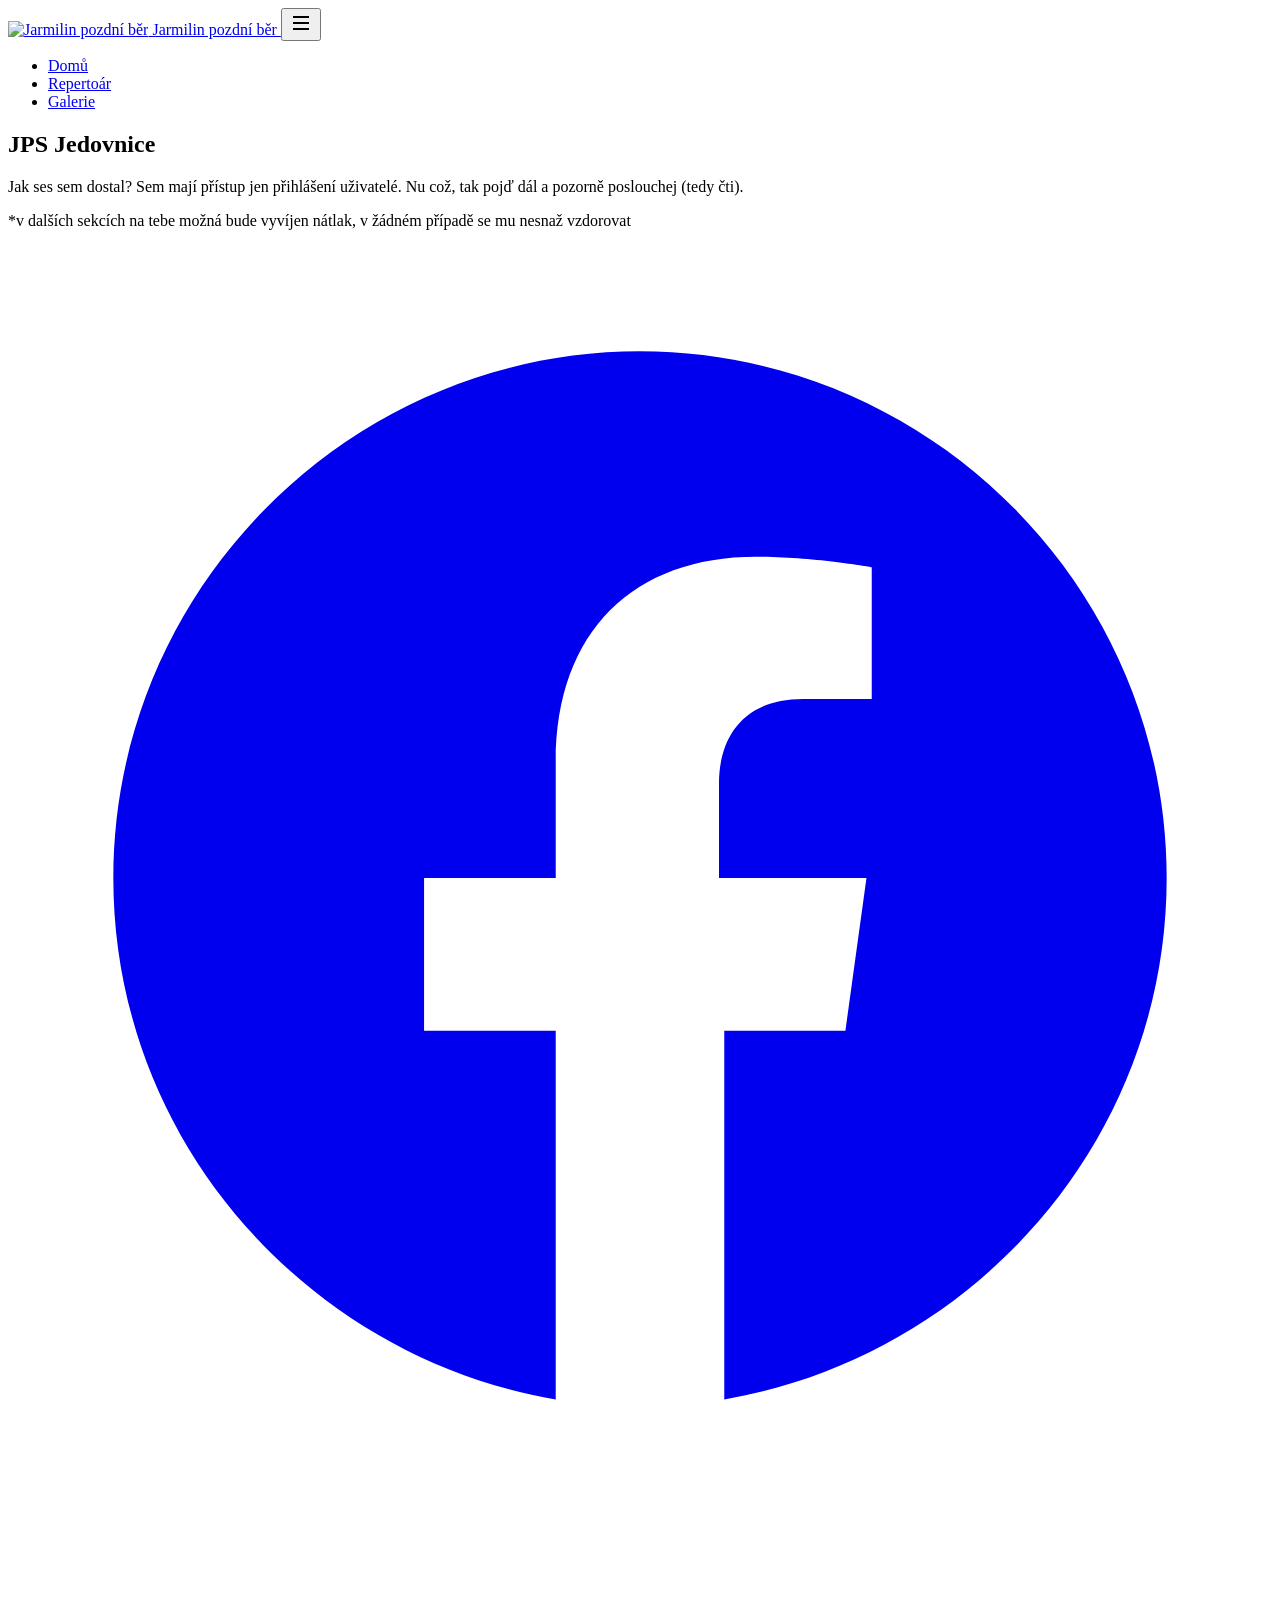
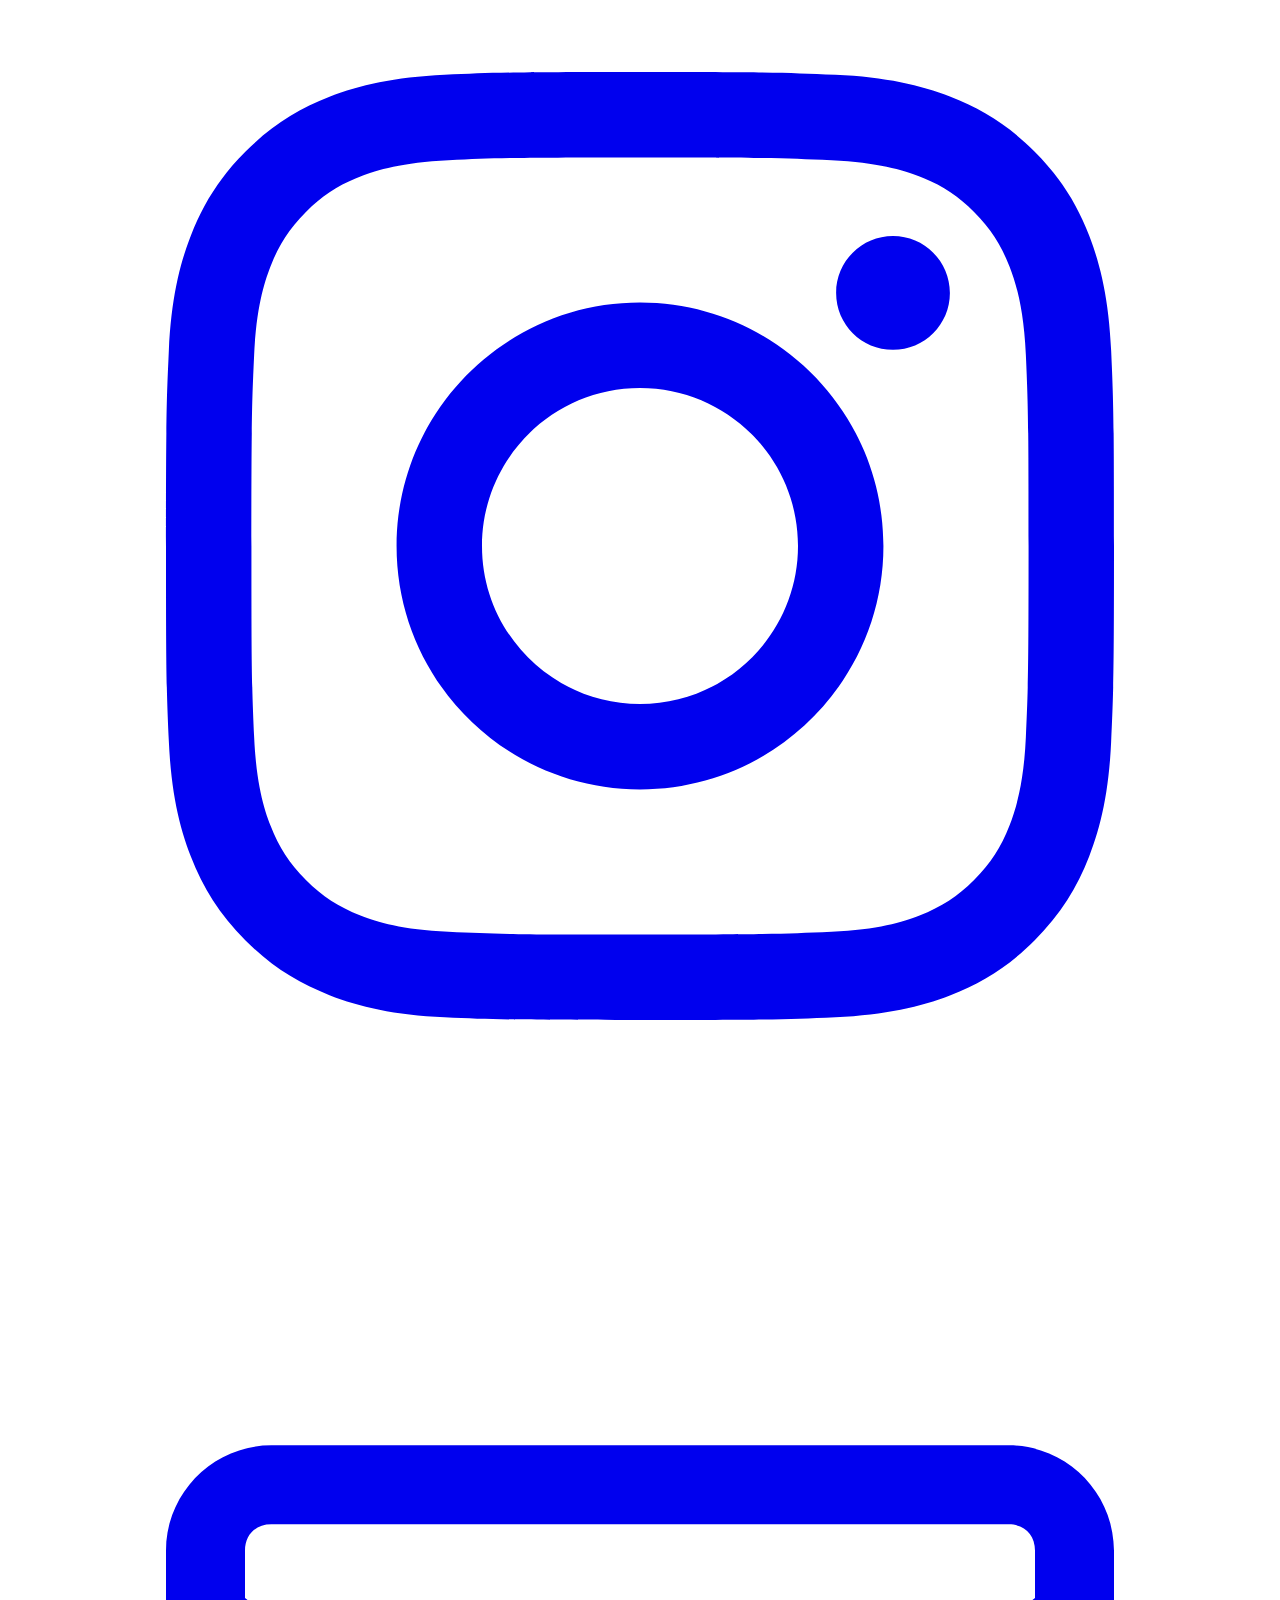
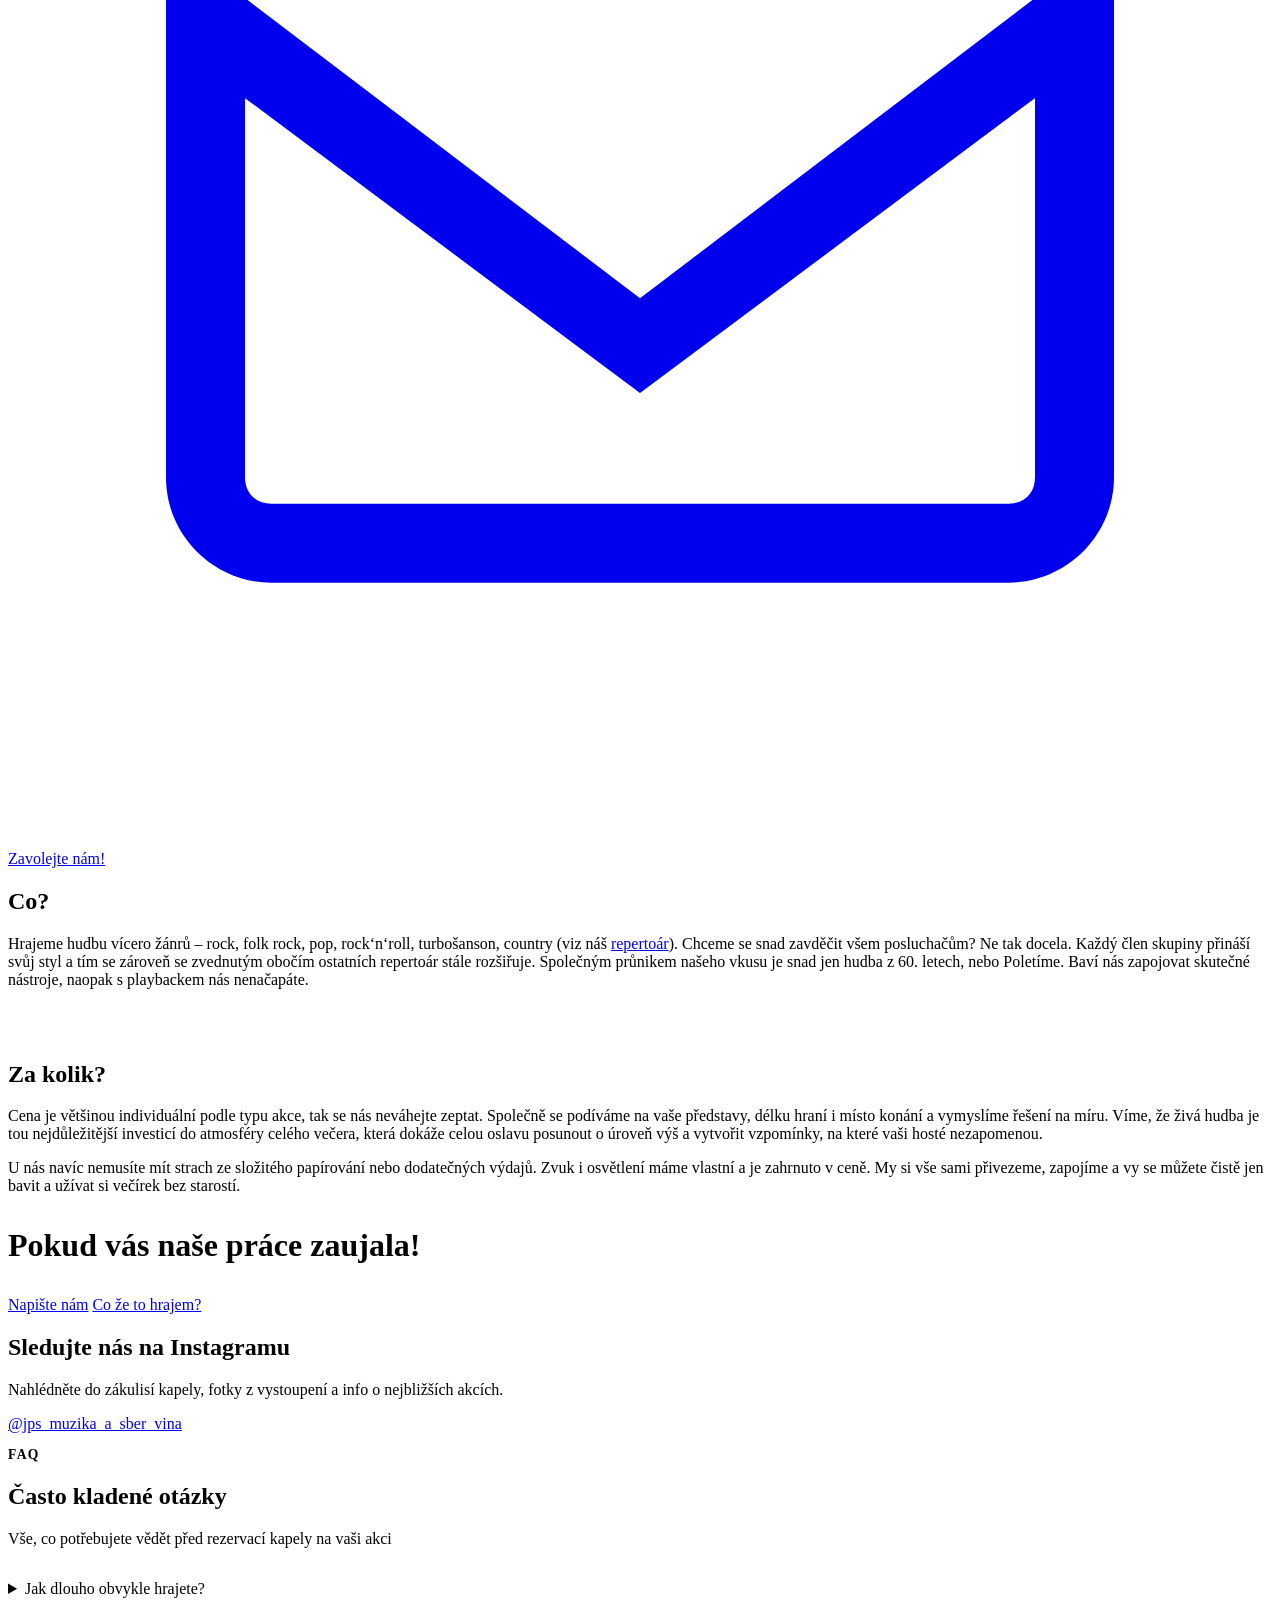
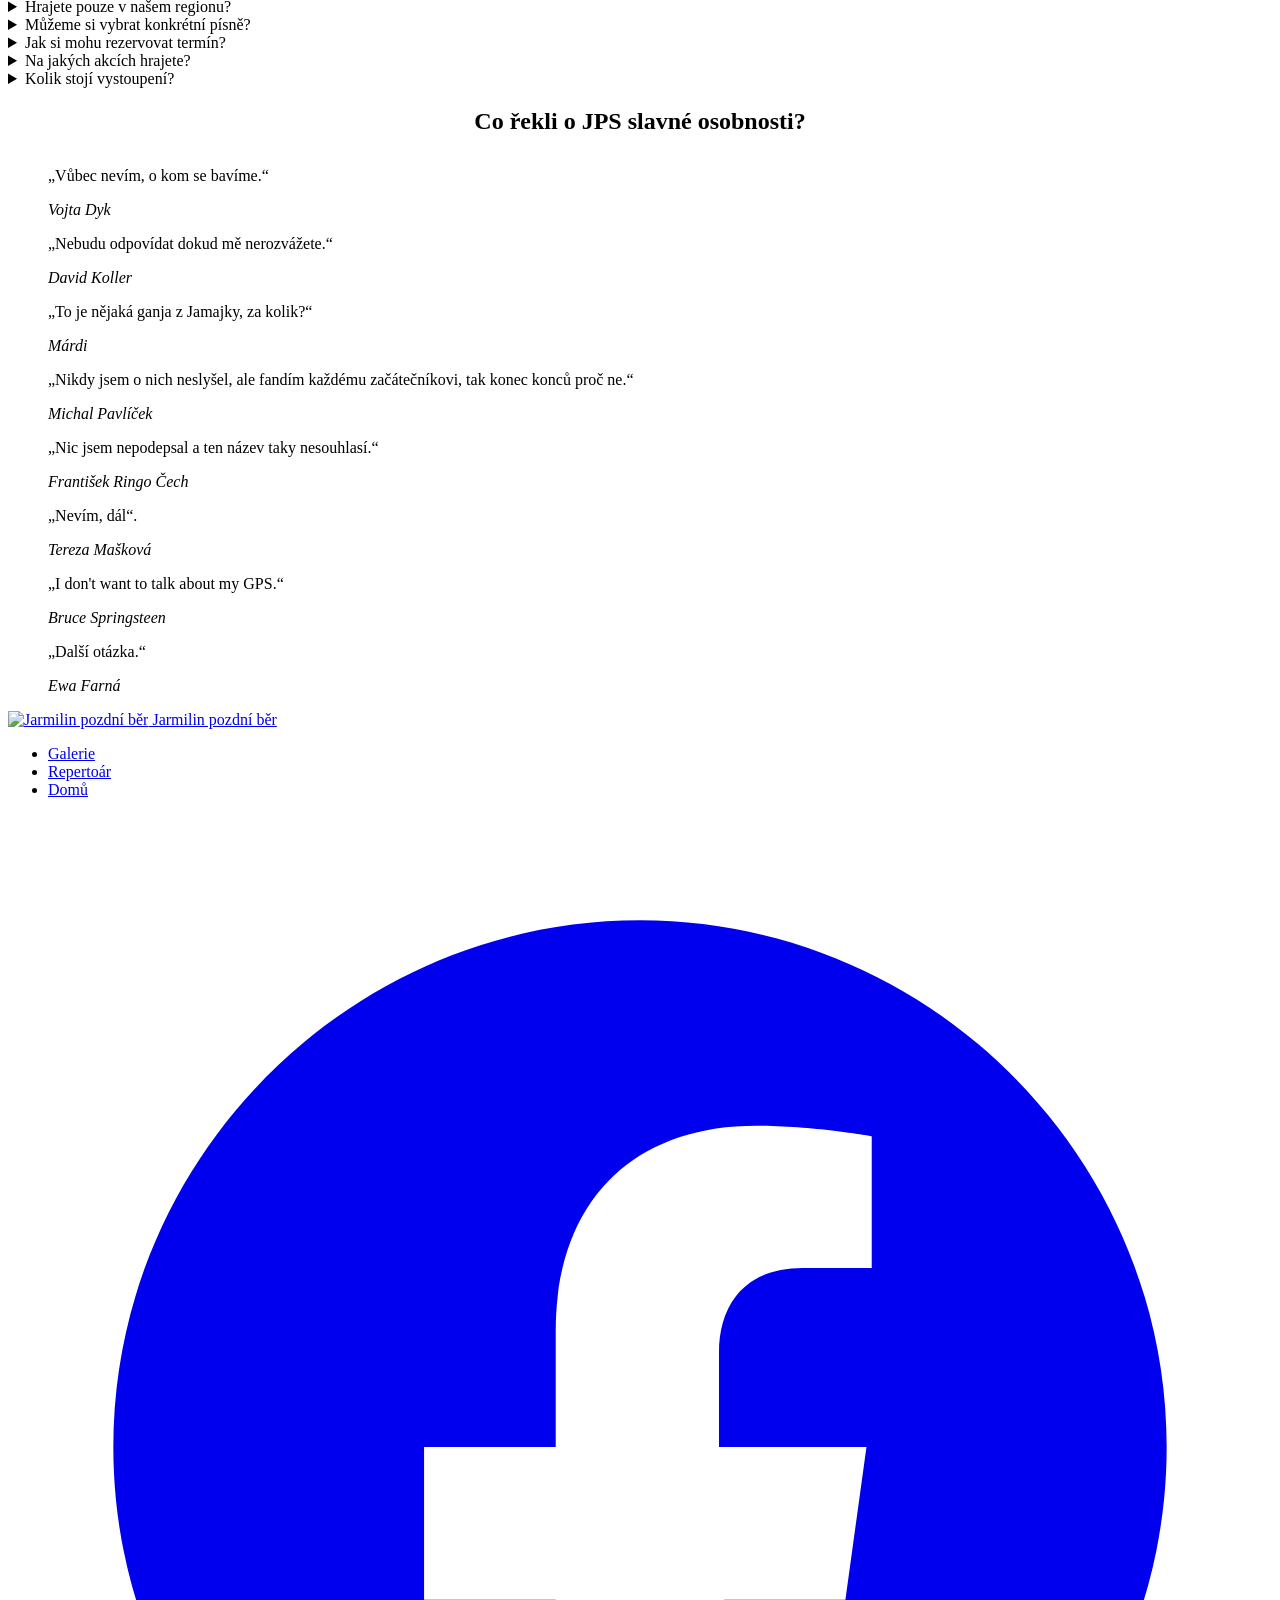
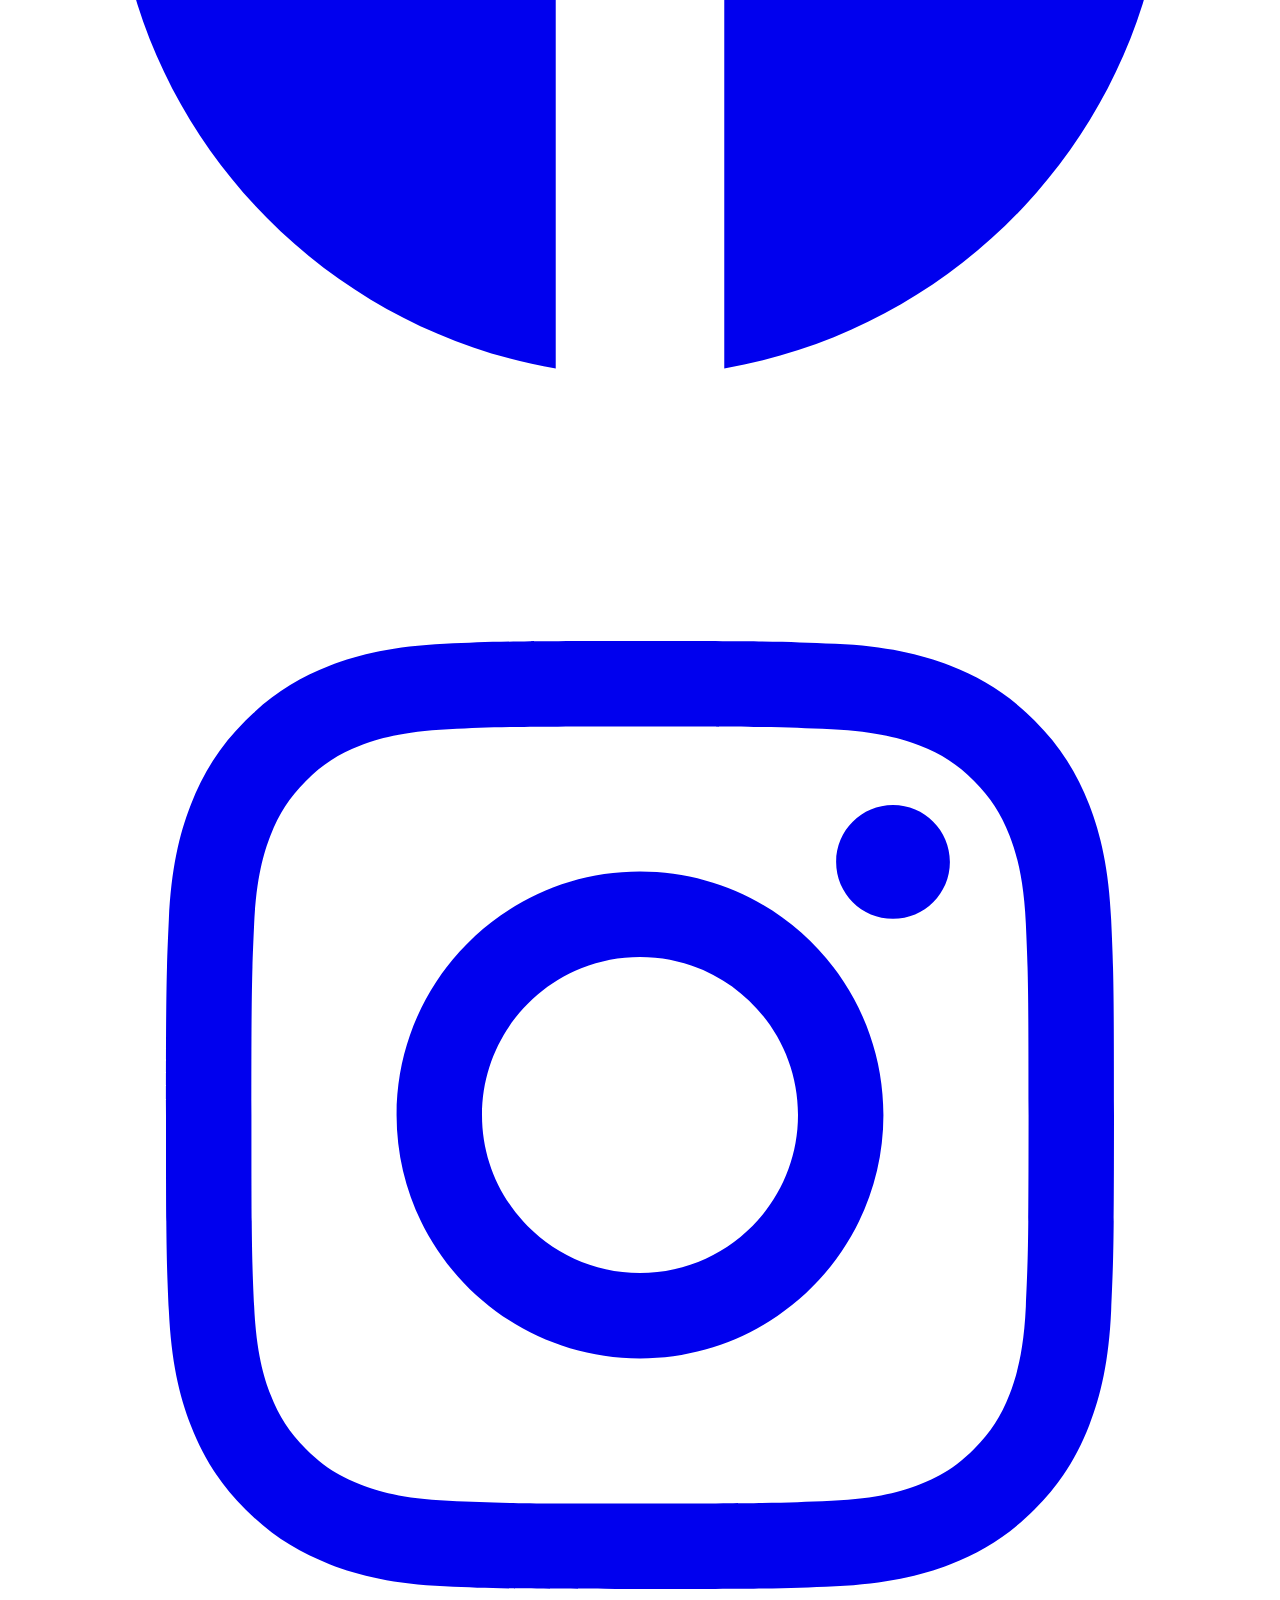
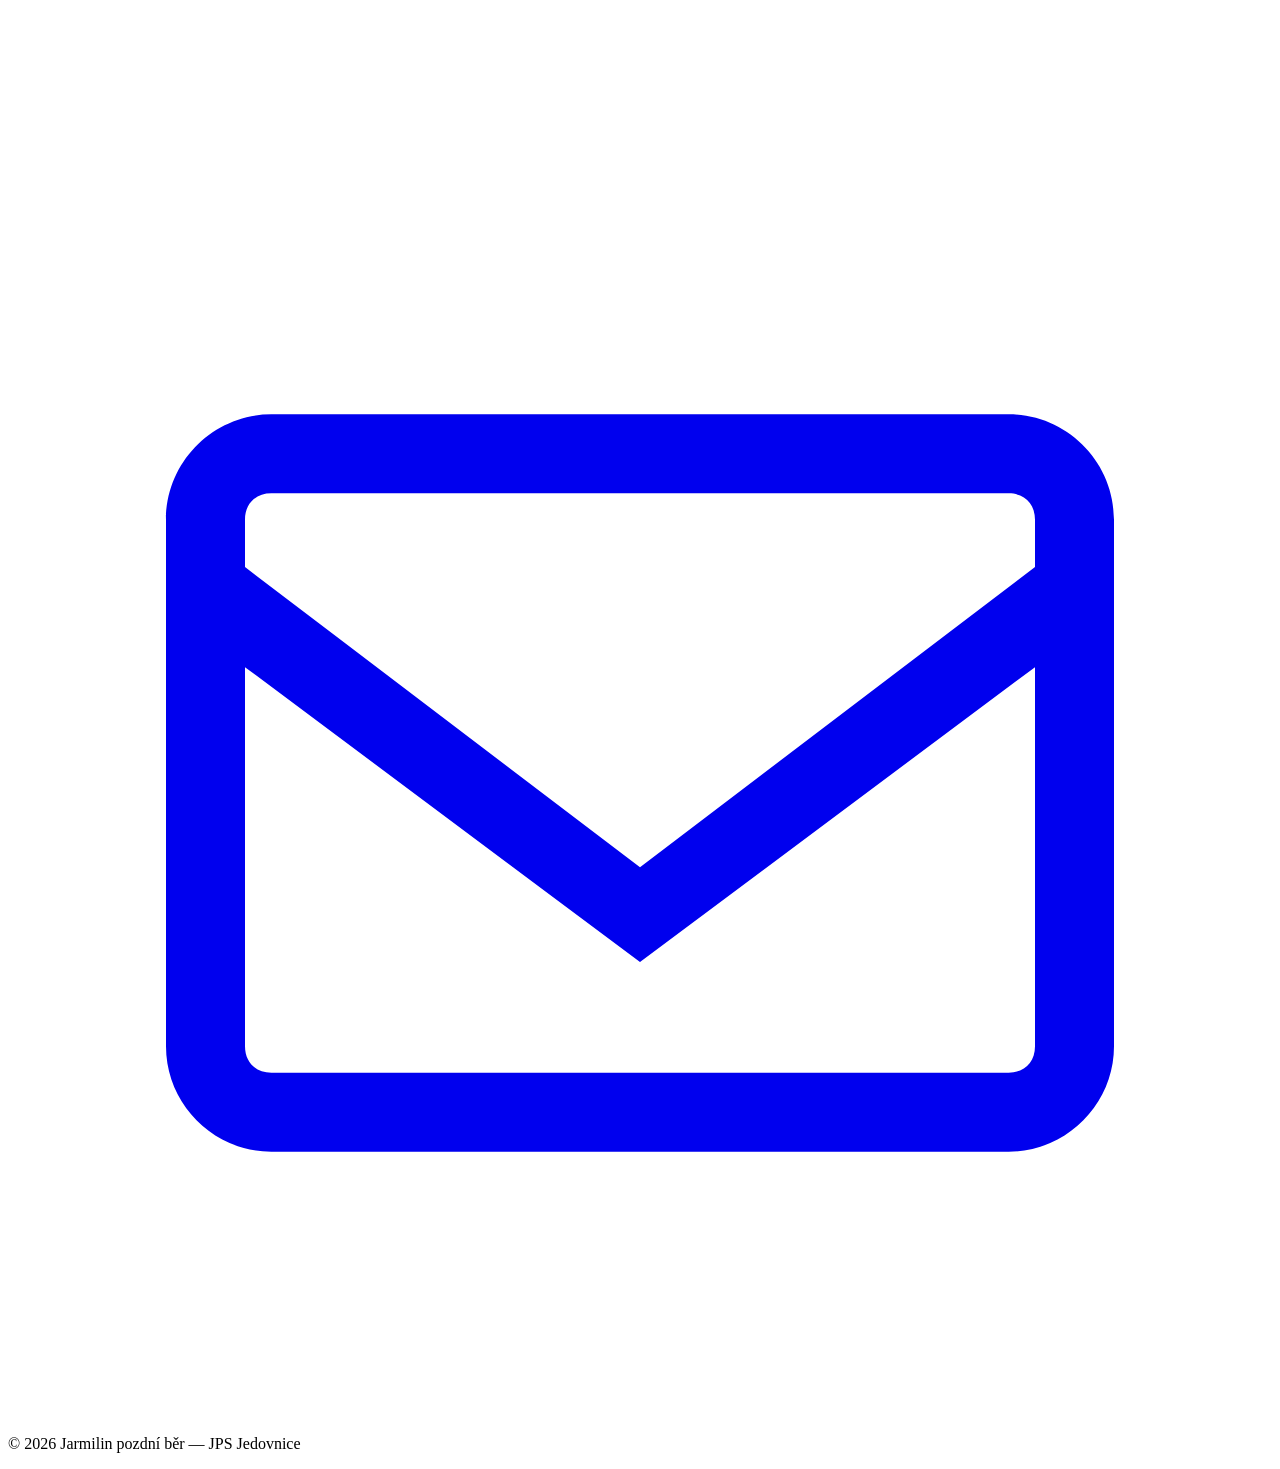
==== index.html @ ee59dadc "Add files via upload" ====
<!DOCTYPE html>
<html lang="cs">
<head>
<meta charset="UTF-8">
<meta name="viewport" content="width=device-width, initial-scale=1">
<title>JPS Jedovnice - živá hudba na svatby a oslavy</title>
<meta name="description" content="Hledáte kapelu na vaši svatbu či oslavu? JPS vám zahraje cokoliv od rocku po turbošanson a nudit se rozhodně nebudete. Ozvěte se nám!">
<link rel="icon" href="assets/img/logo.png">
<link rel="preconnect" href="https://fonts.googleapis.com">
<link href="https://fonts.googleapis.com/css2?family=Inter:wght@400;600;700&display=swap" rel="stylesheet">
<link rel="stylesheet" href="assets/css/style.css">
</head>
<body>

<header class="site-header">
  <div class="container">
    <a class="brand" href="index.html">
      <img src="assets/img/logo.png" alt="Jarmilin pozdní běr">
      Jarmilin pozdní běr
    </a>
    <button class="nav-toggle" aria-label="Otevřít menu" aria-expanded="false">
      <svg width="24" height="24" viewBox="0 0 24 24" fill="none" stroke="currentColor" stroke-width="2"><path d="M4 6h16M4 12h16M4 18h16"/></svg>
    </button>
    <nav class="main-nav">
      <ul>
        <li><a href="index.html" aria-current="page">Domů</a></li>
        <li><a href="repertoar.html">Repertoár</a></li>
        <li><a href="galerie.html">Galerie</a></li>
      </ul>
    </nav>
  </div>
</header>

<section class="hero">
  <div class="container">
    <h1>JPS Jedovnice</h1>
    <p>Jak ses sem dostal? Sem mají přístup jen přihlášení uživatelé. Nu což, tak pojď dál a pozorně poslouchej (tedy čti).</p>
    <p>*v dalších sekcích na tebe možná bude vyvíjen nátlak, v žádném případě se mu nesnaž vzdorovat</p>
    <div class="hero-socials">
      <a href="https://www.facebook.com/JPSJedovnice/" aria-label="Facebook"><svg viewBox="0 0 24 24" fill="currentColor"><path d="M12 2C6.5 2 2 6.5 2 12c0 5 3.7 9.1 8.4 9.9v-7H7.9V12h2.5V9.8c0-2.5 1.5-3.9 3.8-3.9 1.1 0 2.2.2 2.2.2v2.5h-1.3c-1.2 0-1.6.8-1.6 1.6V12h2.8l-.4 2.9h-2.3v7C18.3 21.1 22 17 22 12c0-5.5-4.5-10-10-10z"/></svg></a>
      <a href="https://www.instagram.com/jps_muzika_a_sber_vina/" aria-label="Instagram"><svg viewBox="0 0 24 24" fill="currentColor"><path d="M12,4.622c2.403,0,2.688,0.009,3.637,0.052c0.877,0.04,1.354,0.187,1.671,0.31c0.42,0.163,0.72,0.358,1.035,0.673 c0.315,0.315,0.51,0.615,0.673,1.035c0.123,0.317,0.27,0.794,0.31,1.671c0.043,0.949,0.052,1.234,0.052,3.637 s-0.009,2.688-0.052,3.637c-0.04,0.877-0.187,1.354-0.31,1.671c-0.163,0.42-0.358,0.72-0.673,1.035 c-0.315,0.315-0.615,0.51-1.035,0.673c-0.317,0.123-0.794,0.27-1.671,0.31c-0.949,0.043-1.233,0.052-3.637,0.052 s-2.688-0.009-3.637-0.052c-0.877-0.04-1.354-0.187-1.671-0.31c-0.42-0.163-0.72-0.358-1.035-0.673 c-0.315-0.315-0.51-0.615-0.673-1.035c-0.123-0.317-0.27-0.794-0.31-1.671C4.631,14.688,4.622,14.403,4.622,12 s0.009-2.688,0.052-3.637c0.04-0.877,0.187-1.354,0.31-1.671c0.163-0.42,0.358-0.72,0.673-1.035 c0.315-0.315,0.615-0.51,1.035-0.673c0.317-0.123,0.794-0.27,1.671-0.31C9.312,4.631,9.597,4.622,12,4.622 M12,3 C9.556,3,9.249,3.01,8.289,3.054C7.331,3.098,6.677,3.25,6.105,3.472C5.513,3.702,5.011,4.01,4.511,4.511 c-0.5,0.5-0.808,1.002-1.038,1.594C3.25,6.677,3.098,7.331,3.054,8.289C3.01,9.249,3,9.556,3,12c0,2.444,0.01,2.751,0.054,3.711 c0.044,0.958,0.196,1.612,0.418,2.185c0.23,0.592,0.538,1.094,1.038,1.594c0.5,0.5,1.002,0.808,1.594,1.038 c0.572,0.222,1.227,0.375,2.185,0.418C9.249,20.99,9.556,21,12,21s2.751-0.01,3.711-0.054c0.958-0.044,1.612-0.196,2.185-0.418 c0.592-0.23,1.094-0.538,1.594-1.038c0.5-0.5,0.808-1.002,1.038-1.594c0.222-0.572,0.375-1.227,0.418-2.185 C20.99,14.751,21,14.444,21,12s-0.01-2.751-0.054-3.711c-0.044-0.958-0.196-1.612-0.418-2.185c-0.23-0.592-0.538-1.094-1.038-1.594 c-0.5-0.5-1.002-0.808-1.594-1.038c-0.572-0.222-1.227-0.375-2.185-0.418C14.751,3.01,14.444,3,12,3L12,3z M12,7.378 c-2.552,0-4.622,2.069-4.622,4.622S9.448,16.622,12,16.622s4.622-2.069,4.622-4.622S14.552,7.378,12,7.378z M12,15 c-1.657,0-3-1.343-3-3s1.343-3,3-3s3,1.343,3,3S13.657,15,12,15z M16.804,6.116c-0.596,0-1.08,0.484-1.08,1.08 s0.484,1.08,1.08,1.08c0.596,0,1.08-0.484,1.08-1.08S17.401,6.116,16.804,6.116z"/></svg></a>
      <a href="mailto:zukada@post.cz" aria-label="E-mail"><svg viewBox="0 0 24 24" fill="currentColor"><path d="M19,5H5c-1.1,0-2,.9-2,2v10c0,1.1.9,2,2,2h14c1.1,0,2-.9,2-2V7c0-1.1-.9-2-2-2zm.5,12c0,.3-.2.5-.5.5H5c-.3,0-.5-.2-.5-.5V9.8l7.5,5.6,7.5-5.6V17zm0-9.1L12,13.6,4.5,7.9V7c0-.3.2-.5.5-.5h14c.3,0,.5.2.5.5v.9z"/></svg></a>
    </div>
    <div class="btn-row" style="justify-content:center">
      <a class="btn btn-ghost" href="tel:+420735084214">Zavolejte nám!</a>
    </div>
  </div>
</section>

<section>
  <div class="container two-col reverse">
    <div>
      <h2 class="section-heading">Co?</h2>
      <p>Hrajeme hudbu vícero žánrů – rock, folk rock, pop, rock‘n‘roll, turbošanson, country (viz náš <a href="repertoar.html">repertoár</a>). Chceme se snad zavděčit všem posluchačům? Ne tak docela. Každý člen skupiny přináší svůj styl a tím se zároveň se zvednutým obočím ostatních repertoár stále rozšiřuje. Společným průnikem našeho vkusu je snad jen hudba z 60. letech, nebo Poletíme. Baví nás zapojovat skutečné nástroje, naopak s playbackem nás nenačapáte.</p>
    </div>
    <div class="photo-grid">
      <img src="assets/img/co-1.jpg" alt="">
      <img src="assets/img/co-2.jpg" alt="">
      <img class="tall" src="assets/img/co-3.jpg" alt="">
      <img class="tall" src="assets/img/co-4.jpg" alt="">
    </div>
  </div>
</section>

<section class="section-alt">
  <div class="container two-col">
    <div class="photo-grid">
      <img src="assets/img/za-kolik-1.jpg" alt="">
      <img src="assets/img/za-kolik-2.jpg" alt="">
      <img class="tall" src="assets/img/za-kolik-3.jpg" alt="">
      <img class="tall" src="assets/img/za-kolik-4.jpg" alt="">
    </div>
    <div>
      <h2 class="section-heading">Za kolik?</h2>
      <p>Cena je většinou individuální podle typu akce, tak se nás neváhejte zeptat. Společně se podíváme na vaše představy, délku hraní i místo konání a vymyslíme řešení na míru. Víme, že živá hudba je tou nejdůležitější investicí do atmosféry celého večera, která dokáže celou oslavu posunout o úroveň výš a vytvořit vzpomínky, na které vaši hosté nezapomenou.</p>
      <p>U nás navíc nemusíte mít strach ze složitého papírování nebo dodatečných výdajů. Zvuk i osvětlení máme vlastní a je zahrnuto v ceně. My si vše sami přivezeme, zapojíme a vy se můžete čistě jen bavit a užívat si večírek bez starostí.</p>
    </div>
  </div>
</section>

<section class="text-center">
  <div class="container">
    <h3 style="font-size:clamp(1.4rem,3vw,2rem)">Pokud vás naše práce zaujala!</h3>
    <div class="btn-row" style="justify-content:center;margin-top:20px">
      <a class="btn btn-fill" href="mailto:zukada@post.cz">Napište nám</a>
      <a class="btn btn-outline" href="repertoar.html">Co že to hrajem?</a>
    </div>
  </div>
</section>

<section class="section-alt">
  <div class="container text-center">
    <h2>Sledujte nás na Instagramu</h2>
    <p class="lede">Nahlédněte do zákulisí kapely, fotky z vystoupení a info o nejbližších akcích.</p>
    <a class="btn btn-outline" href="https://www.instagram.com/jps_muzika_a_sber_vina/">@jps_muzika_a_sber_vina</a>
  </div>
</section>

<section>
  <div class="container text-center">
    <p style="color:var(--color-blue);text-transform:uppercase;letter-spacing:.1em;font-weight:700;font-size:.85rem">faq</p>
    <h2>Často kladené otázky</h2>
    <p class="lede">Vše, co potřebujete vědět před rezervací kapely na vaši akci</p>
    <div class="faq-grid" style="text-align:left;margin-top:32px">
      <details>
        <summary>Jak dlouho obvykle hrajete?</summary>
        <p>Délku vystoupení vždy přizpůsobujeme konkrétní akci. Nejčastěji hrajeme několik bloků během celého večera.</p>
      </details>
      <details>
        <summary>Hrajete pouze v našem regionu?</summary>
        <p>Ne. Po domluvě rádi přijedeme i do jiných částí České republiky.</p>
      </details>
      <details>
        <summary>Můžeme si vybrat konkrétní písně?</summary>
        <p>Ano, pokud jsou součástí našeho repertoáru. U svateb a soukromých akcí se vždy snažíme vyjít vstříc individuálním přáním.</p>
      </details>
      <details>
        <summary>Jak si mohu rezervovat termín?</summary>
        <p>Stačí nás kontaktovat prostřednictvím e-mailu. Po ověření dostupnosti se s vámi spojíme a domluvíme všechny detaily.</p>
      </details>
      <details>
        <summary>Na jakých akcích hrajete?</summary>
        <p>Hrajeme na svatbách, firemních akcích, festivalech, rodinných oslavách, městských slavnostech i soukromých večírcích.</p>
      </details>
      <details>
        <summary>Kolik stojí vystoupení?</summary>
        <p>Cena se odvíjí od typu akce, délky vystoupení a místa konání. Kontaktujte nás a rádi vám připravíme individuální nabídku.</p>
      </details>
    </div>
  </div>
</section>

<section class="section-alt">
  <div class="container">
    <h2 style="text-align:center">Co řekli o JPS slavné osobnosti?</h2>
    <div class="quote-grid" style="margin-top:32px">
      <blockquote><p>„Vůbec nevím, o kom se bavíme.“</p><cite>Vojta Dyk</cite></blockquote>
      <blockquote><p>„Nebudu odpovídat dokud mě nerozvážete.“</p><cite>David Koller</cite></blockquote>
      <blockquote><p>„To je nějaká ganja z Jamajky, za kolik?“</p><cite>Márdi</cite></blockquote>
      <blockquote><p>„Nikdy jsem o nich neslyšel, ale fandím každému začátečníkovi, tak konec konců proč ne.“</p><cite>Michal Pavlíček</cite></blockquote>
      <blockquote><p>„Nic jsem nepodepsal a ten název taky nesouhlasí.“</p><cite>František Ringo Čech</cite></blockquote>
      <blockquote><p>„Nevím, dál“.</p><cite>Tereza Mašková</cite></blockquote>
      <blockquote><p>„I don't want to talk about my GPS.“</p><cite>Bruce Springsteen</cite></blockquote>
      <blockquote><p>„Další otázka.“</p><cite>Ewa Farná</cite></blockquote>
    </div>
  </div>
</section>

<footer class="site-footer">
  <div class="container footer-grid">
    <div>
      <a class="brand" href="index.html">
        <img src="assets/img/logo.png" alt="Jarmilin pozdní běr">
        Jarmilin pozdní běr
      </a>
    </div>
    <nav>
      <ul>
        <li><a href="galerie.html">Galerie</a></li>
        <li><a href="repertoar.html">Repertoár</a></li>
        <li><a href="index.html">Domů</a></li>
      </ul>
    </nav>
    <div class="footer-socials">
      <a href="https://www.facebook.com/JPSJedovnice/" aria-label="Facebook"><svg viewBox="0 0 24 24" fill="currentColor"><path d="M12 2C6.5 2 2 6.5 2 12c0 5 3.7 9.1 8.4 9.9v-7H7.9V12h2.5V9.8c0-2.5 1.5-3.9 3.8-3.9 1.1 0 2.2.2 2.2.2v2.5h-1.3c-1.2 0-1.6.8-1.6 1.6V12h2.8l-.4 2.9h-2.3v7C18.3 21.1 22 17 22 12c0-5.5-4.5-10-10-10z"/></svg></a>
      <a href="https://www.instagram.com/jps_muzika_a_sber_vina/" aria-label="Instagram"><svg viewBox="0 0 24 24" fill="currentColor"><path d="M12,4.622c2.403,0,2.688,0.009,3.637,0.052c0.877,0.04,1.354,0.187,1.671,0.31c0.42,0.163,0.72,0.358,1.035,0.673 c0.315,0.315,0.51,0.615,0.673,1.035c0.123,0.317,0.27,0.794,0.31,1.671c0.043,0.949,0.052,1.234,0.052,3.637 s-0.009,2.688-0.052,3.637c-0.04,0.877-0.187,1.354-0.31,1.671c-0.163,0.42-0.358,0.72-0.673,1.035 c-0.315,0.315-0.615,0.51-1.035,0.673c-0.317,0.123-0.794,0.27-1.671,0.31c-0.949,0.043-1.233,0.052-3.637,0.052 s-2.688-0.009-3.637-0.052c-0.877-0.04-1.354-0.187-1.671-0.31c-0.42-0.163-0.72-0.358-1.035-0.673 c-0.315-0.315-0.51-0.615-0.673-1.035c-0.123-0.317-0.27-0.794-0.31-1.671C4.631,14.688,4.622,14.403,4.622,12 s0.009-2.688,0.052-3.637c0.04-0.877,0.187-1.354,0.31-1.671c0.163-0.42,0.358-0.72,0.673-1.035 c0.315-0.315,0.615-0.51,1.035-0.673c0.317-0.123,0.794-0.27,1.671-0.31C9.312,4.631,9.597,4.622,12,4.622 M12,3 C9.556,3,9.249,3.01,8.289,3.054C7.331,3.098,6.677,3.25,6.105,3.472C5.513,3.702,5.011,4.01,4.511,4.511 c-0.5,0.5-0.808,1.002-1.038,1.594C3.25,6.677,3.098,7.331,3.054,8.289C3.01,9.249,3,9.556,3,12c0,2.444,0.01,2.751,0.054,3.711 c0.044,0.958,0.196,1.612,0.418,2.185c0.23,0.592,0.538,1.094,1.038,1.594c0.5,0.5,1.002,0.808,1.594,1.038 c0.572,0.222,1.227,0.375,2.185,0.418C9.249,20.99,9.556,21,12,21s2.751-0.01,3.711-0.054c0.958-0.044,1.612-0.196,2.185-0.418 c0.592-0.23,1.094-0.538,1.594-1.038c0.5-0.5,0.808-1.002,1.038-1.594c0.222-0.572,0.375-1.227,0.418-2.185 C20.99,14.751,21,14.444,21,12s-0.01-2.751-0.054-3.711c-0.044-0.958-0.196-1.612-0.418-2.185c-0.23-0.592-0.538-1.094-1.038-1.594 c-0.5-0.5-1.002-0.808-1.594-1.038c-0.572-0.222-1.227-0.375-2.185-0.418C14.751,3.01,14.444,3,12,3L12,3z M12,7.378 c-2.552,0-4.622,2.069-4.622,4.622S9.448,16.622,12,16.622s4.622-2.069,4.622-4.622S14.552,7.378,12,7.378z M12,15 c-1.657,0-3-1.343-3-3s1.343-3,3-3s3,1.343,3,3S13.657,15,12,15z M16.804,6.116c-0.596,0-1.08,0.484-1.08,1.08 s0.484,1.08,1.08,1.08c0.596,0,1.08-0.484,1.08-1.08S17.401,6.116,16.804,6.116z"/></svg></a>
      <a href="mailto:zukada@post.cz" aria-label="E-mail"><svg viewBox="0 0 24 24" fill="currentColor"><path d="M19,5H5c-1.1,0-2,.9-2,2v10c0,1.1.9,2,2,2h14c1.1,0,2-.9,2-2V7c0-1.1-.9-2-2-2zm.5,12c0,.3-.2.5-.5.5H5c-.3,0-.5-.2-.5-.5V9.8l7.5,5.6,7.5-5.6V17zm0-9.1L12,13.6,4.5,7.9V7c0-.3.2-.5.5-.5h14c.3,0,.5.2.5.5v.9z"/></svg></a>
    </div>
  </div>
  <p class="footer-note">© 2026 Jarmilin pozdní běr — JPS Jedovnice</p>
</footer>

<script src="assets/js/main.js"></script>
</body>
</html>
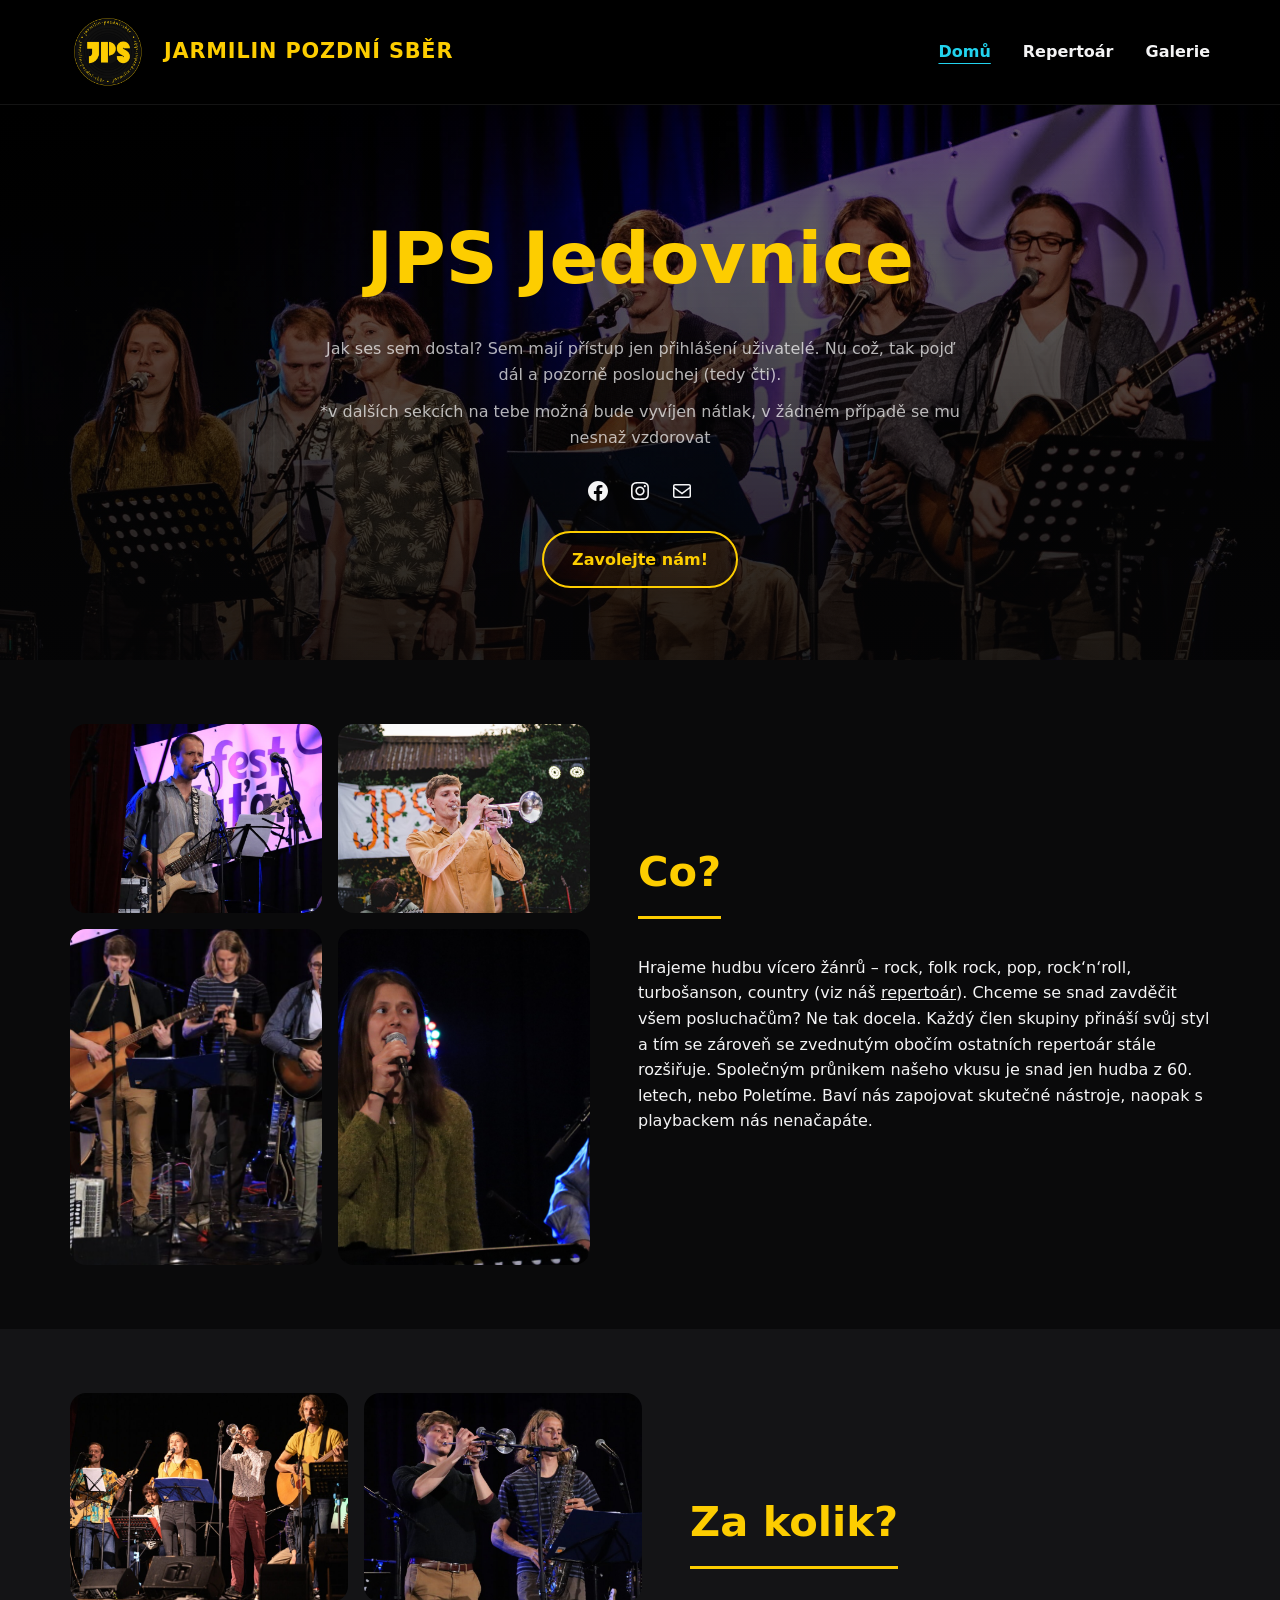
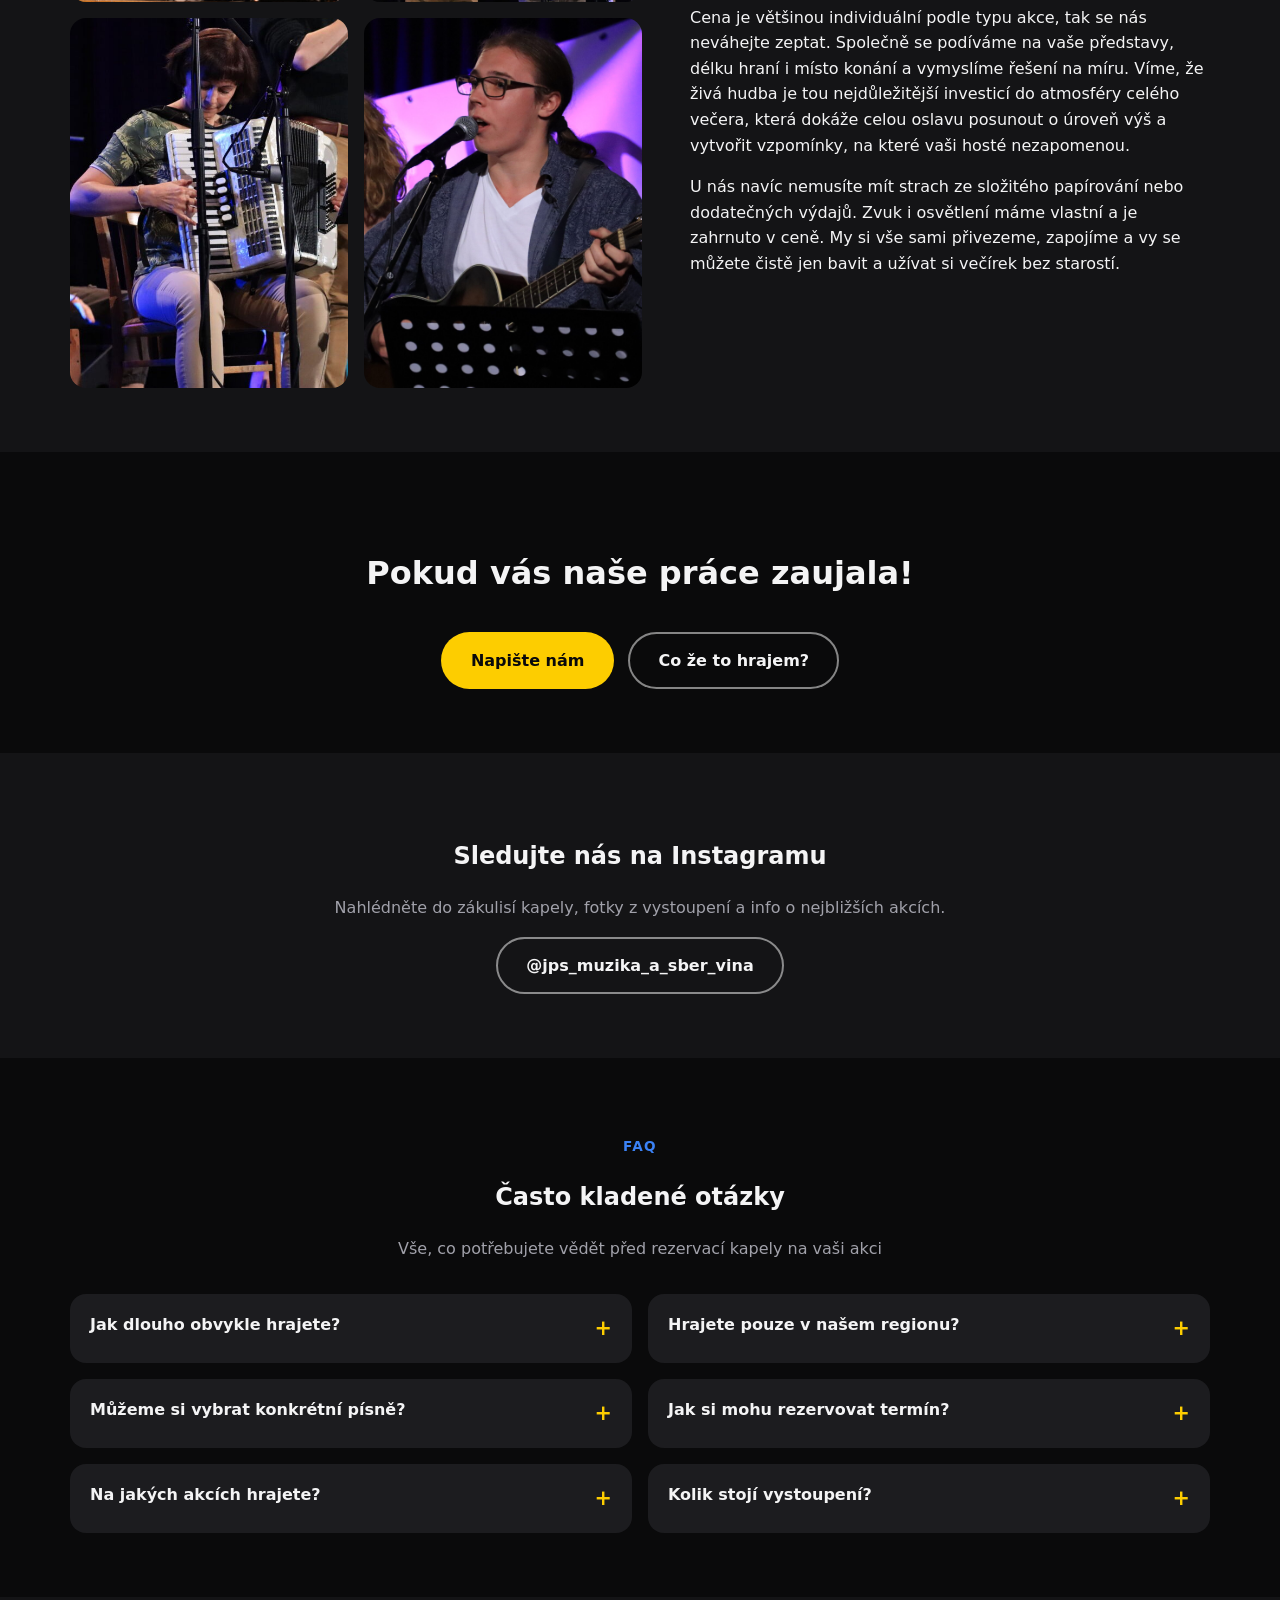
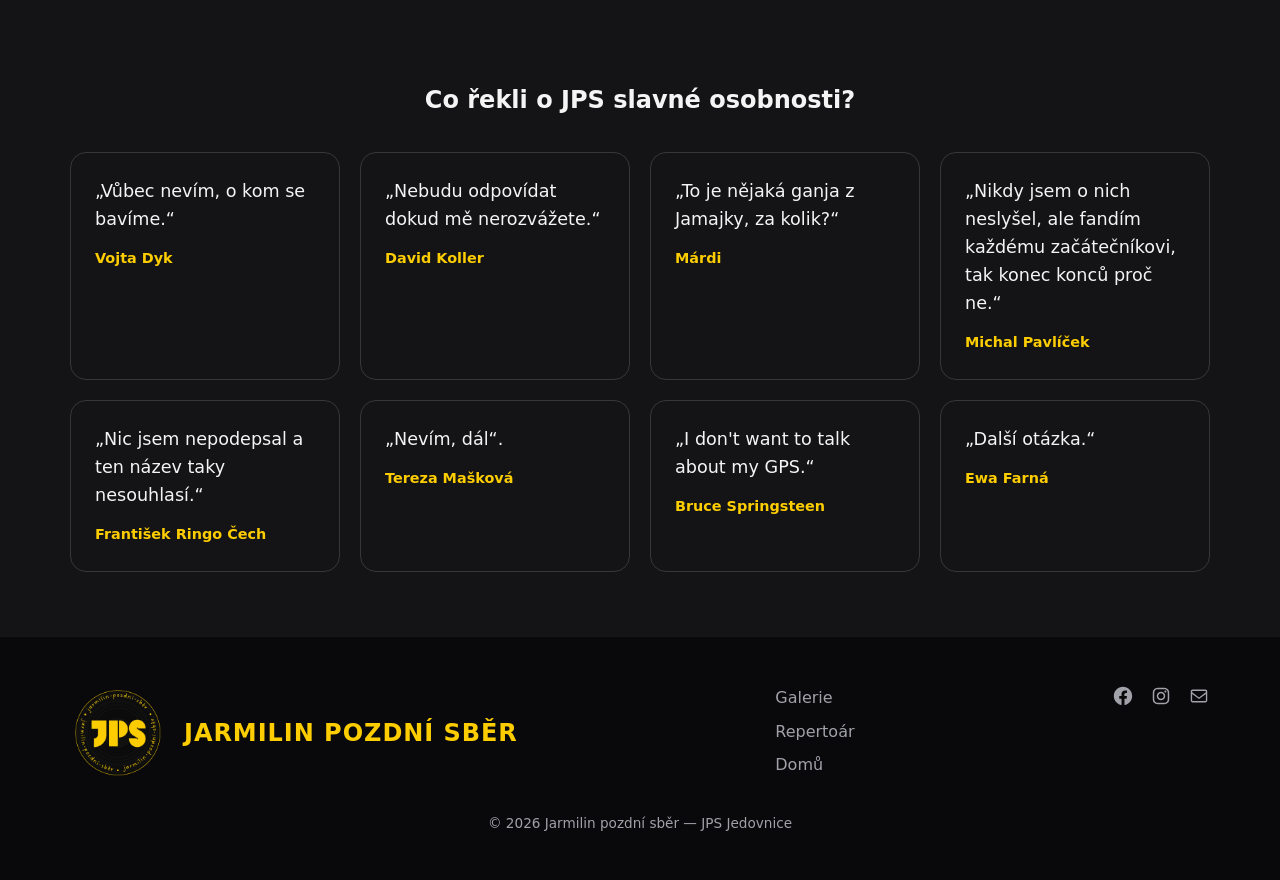
==== commit c0114f86: "Mobilní vylepšení + oprava textu (sběr)" ====
--- a/index.html
+++ b/index.html
@@ -15,8 +15,8 @@
 <header class="site-header">
   <div class="container">
     <a class="brand" href="index.html">
-      <img src="assets/img/logo.png" alt="Jarmilin pozdní běr">
-      Jarmilin pozdní běr
+      <img src="assets/img/logo.png" alt="Jarmilin pozdní sběr">
+      Jarmilin pozdní sběr
     </a>
     <button class="nav-toggle" aria-label="Otevřít menu" aria-expanded="false">
       <svg width="24" height="24" viewBox="0 0 24 24" fill="none" stroke="currentColor" stroke-width="2"><path d="M4 6h16M4 12h16M4 18h16"/></svg>
@@ -150,8 +150,8 @@
   <div class="container footer-grid">
     <div>
       <a class="brand" href="index.html">
-        <img src="assets/img/logo.png" alt="Jarmilin pozdní běr">
-        Jarmilin pozdní běr
+        <img src="assets/img/logo.png" alt="Jarmilin pozdní sběr">
+        Jarmilin pozdní sběr
       </a>
     </div>
     <nav>
@@ -167,7 +167,7 @@
       <a href="mailto:zukada@post.cz" aria-label="E-mail"><svg viewBox="0 0 24 24" fill="currentColor"><path d="M19,5H5c-1.1,0-2,.9-2,2v10c0,1.1.9,2,2,2h14c1.1,0,2-.9,2-2V7c0-1.1-.9-2-2-2zm.5,12c0,.3-.2.5-.5.5H5c-.3,0-.5-.2-.5-.5V9.8l7.5,5.6,7.5-5.6V17zm0-9.1L12,13.6,4.5,7.9V7c0-.3.2-.5.5-.5h14c.3,0,.5.2.5.5v.9z"/></svg></a>
     </div>
   </div>
-  <p class="footer-note">© 2026 Jarmilin pozdní běr — JPS Jedovnice</p>
+  <p class="footer-note">© 2026 Jarmilin pozdní sběr — JPS Jedovnice</p>
 </footer>
 
 <script src="assets/js/main.js"></script>
--- a/assets/css/style.css
+++ b/assets/css/style.css
@@ -0,0 +1,470 @@
+/* ==========================================================================
+   JPS Jedovnice / Jarmilin pozdní běr — statický web
+   ========================================================================== */
+
+:root {
+  --color-bg: #0a0a0b;
+  --color-bg-alt: #141416;
+  --color-surface: #1c1c1f;
+  --color-text: #f4f4f5;
+  --color-text-muted: #a1a1aa;
+  --color-yellow: #fdcd00;
+  --color-blue: #3b82f6;
+  --color-cyan: #22d3ee;
+  --gradient-brand: linear-gradient(135deg, #3b82f6 0%, #fdcd00 100%);
+  --radius: 16px;
+  --radius-lg: 28px;
+  --max-width: 1180px;
+  --shadow: 0 10px 30px rgba(0, 0, 0, 0.45);
+}
+
+* { box-sizing: border-box; }
+
+html { scroll-behavior: smooth; }
+
+body {
+  margin: 0;
+  background: var(--color-bg);
+  color: var(--color-text);
+  font-family: "Inter", system-ui, -apple-system, "Segoe UI", sans-serif;
+  line-height: 1.6;
+}
+
+img { max-width: 100%; display: block; }
+
+a { color: inherit; }
+
+.container {
+  max-width: var(--max-width);
+  margin: 0 auto;
+  padding: 0 20px;
+}
+
+/* ---------- Header ---------- */
+
+.site-header {
+  position: sticky;
+  top: 0;
+  z-index: 100;
+  background: rgba(0, 0, 0, 0.92);
+  backdrop-filter: blur(10px);
+  border-bottom: 1px solid rgba(255, 255, 255, 0.08);
+}
+
+.site-header .container {
+  display: flex;
+  align-items: center;
+  justify-content: space-between;
+  height: 104px;
+}
+
+.brand {
+  display: flex;
+  align-items: center;
+  gap: 18px;
+  text-decoration: none;
+  font-weight: 800;
+  letter-spacing: 0.04em;
+  text-transform: uppercase;
+  font-size: 1.3rem;
+  color: var(--color-yellow);
+}
+
+.brand img {
+  width: 76px;
+  height: 76px;
+  border-radius: 50%;
+}
+
+.main-nav ul {
+  list-style: none;
+  display: flex;
+  gap: 32px;
+  margin: 0;
+  padding: 0;
+}
+
+.main-nav a {
+  text-decoration: none;
+  color: var(--color-text);
+  font-weight: 600;
+  font-size: 1rem;
+}
+
+.main-nav a[aria-current="page"] {
+  color: var(--color-cyan);
+  text-decoration: underline;
+  text-underline-offset: 6px;
+}
+
+.nav-toggle {
+  display: none;
+  background: none;
+  border: 0;
+  color: var(--color-text);
+  cursor: pointer;
+}
+
+@media (max-width: 720px) {
+  .nav-toggle {
+    display: block;
+  }
+  .main-nav {
+    position: fixed;
+    inset: 104px 0 auto 0;
+    background: var(--color-bg);
+    border-bottom: 1px solid rgba(255, 255, 255, 0.08);
+    transform: translateY(-120%);
+    transition: transform 0.25s ease;
+  }
+  .main-nav.is-open {
+    transform: translateY(0);
+  }
+  .main-nav ul {
+    flex-direction: column;
+    gap: 0;
+    padding: 8px 20px 20px;
+  }
+  .main-nav li {
+    padding: 12px 0;
+    border-bottom: 1px solid rgba(255, 255, 255, 0.06);
+  }
+}
+
+/* ---------- Hero ---------- */
+
+.hero {
+  background:
+    linear-gradient(rgba(0, 0, 0, 0.55), rgba(5, 5, 6, 0.88)),
+    url("../img/hero-bg.jpg") top center / cover no-repeat;
+  text-align: center;
+  padding: 96px 0 72px;
+}
+
+.hero h1 {
+  color: var(--color-yellow);
+  font-size: clamp(2.6rem, 6vw, 4.5rem);
+  margin: 0 0 20px;
+}
+
+.hero p {
+  max-width: 640px;
+  margin: 0 auto 12px;
+  color: rgba(255, 255, 255, 0.7);
+}
+
+.hero-socials {
+  display: flex;
+  justify-content: center;
+  gap: 18px;
+  margin: 28px 0;
+}
+
+.hero-socials a {
+  color: var(--color-text);
+  display: inline-flex;
+}
+
+.hero-socials svg { width: 24px; height: 24px; }
+
+.hero-plain {
+  background: radial-gradient(circle at top, #1a1a1c 0%, #0a0a0b 70%);
+}
+
+/* ---------- Buttons ---------- */
+
+.btn {
+  display: inline-flex;
+  align-items: center;
+  gap: 8px;
+  padding: 14px 28px;
+  border-radius: 999px;
+  font-weight: 600;
+  text-decoration: none;
+  border: 2px solid transparent;
+  cursor: pointer;
+}
+
+.btn-ghost {
+  border-color: var(--color-yellow);
+  color: var(--color-yellow);
+  background: transparent;
+}
+
+.btn-fill {
+  background: var(--color-yellow);
+  color: #09090b;
+}
+
+.btn-outline {
+  border-color: rgba(255, 255, 255, 0.5);
+  color: var(--color-text);
+  background: transparent;
+}
+
+.btn-row {
+  display: flex;
+  gap: 14px;
+  flex-wrap: wrap;
+}
+
+/* ---------- Sections ---------- */
+
+section {
+  padding: 64px 0;
+}
+
+.section-alt {
+  background: var(--color-bg-alt);
+}
+
+.section-heading {
+  display: inline-block;
+  color: var(--color-yellow);
+  font-weight: 800;
+  font-size: clamp(1.8rem, 3.4vw, 2.6rem);
+  margin: 0 0 20px;
+  padding-bottom: 10px;
+  border-bottom: 3px solid var(--color-yellow);
+}
+
+.two-col {
+  display: grid;
+  grid-template-columns: 1.1fr 1fr;
+  gap: 48px;
+  align-items: center;
+}
+
+.two-col.reverse { direction: rtl; }
+.two-col.reverse > * { direction: ltr; }
+
+@media (max-width: 860px) {
+  .two-col { grid-template-columns: 1fr; }
+}
+
+.photo-grid {
+  display: grid;
+  grid-template-columns: 1fr 1fr;
+  gap: 16px;
+}
+
+.photo-grid img {
+  border-radius: var(--radius);
+  aspect-ratio: 4 / 3;
+  object-fit: cover;
+  width: 100%;
+  height: 100%;
+}
+
+.photo-grid .tall { grid-row: span 2; aspect-ratio: 3 / 4; }
+
+.lede { color: var(--color-text-muted); }
+
+/* ---------- Cards (events / instagram) ---------- */
+
+.card-grid {
+  display: grid;
+  grid-template-columns: repeat(auto-fit, minmax(240px, 1fr));
+  gap: 24px;
+  margin: 32px 0;
+}
+
+.card {
+  background: var(--color-surface);
+  border-radius: var(--radius-lg);
+  padding: 16px;
+  box-shadow: var(--shadow);
+}
+
+.card img {
+  border-radius: var(--radius);
+  aspect-ratio: 4 / 5;
+  object-fit: cover;
+  margin-bottom: 16px;
+}
+
+.card h3 { margin: 0 0 8px; font-size: 1.2rem; }
+.card p { color: var(--color-text-muted); margin: 0; font-size: 0.95rem; }
+
+.text-center { text-align: center; }
+
+/* ---------- FAQ ---------- */
+
+.faq-grid {
+  display: grid;
+  grid-template-columns: 1fr 1fr;
+  gap: 16px;
+}
+
+@media (max-width: 720px) {
+  .faq-grid { grid-template-columns: 1fr; }
+}
+
+details {
+  background: var(--color-surface);
+  border-radius: var(--radius);
+  padding: 18px 20px;
+}
+
+summary {
+  cursor: pointer;
+  font-weight: 600;
+  list-style: none;
+}
+
+summary::-webkit-details-marker { display: none; }
+
+summary::after {
+  content: "+";
+  float: right;
+  color: var(--color-yellow);
+  font-size: 1.3rem;
+}
+
+details[open] summary::after { content: "–"; }
+
+details p {
+  color: var(--color-text-muted);
+  margin: 12px 0 0;
+}
+
+/* ---------- Quotes ---------- */
+
+.quote-grid {
+  display: grid;
+  grid-template-columns: repeat(auto-fit, minmax(220px, 1fr));
+  gap: 20px;
+}
+
+blockquote {
+  margin: 0;
+  border: 1px solid rgba(255, 255, 255, 0.15);
+  border-radius: var(--radius);
+  padding: 24px;
+}
+
+blockquote p { font-size: 1.1rem; margin: 0 0 12px; }
+
+blockquote cite {
+  color: var(--color-yellow);
+  font-style: normal;
+  font-weight: 600;
+  font-size: 0.9rem;
+}
+
+/* ---------- Repertoár ---------- */
+
+.song-category { margin-bottom: 64px; }
+
+.song-list {
+  columns: 2;
+  column-gap: 40px;
+  list-style: none;
+  padding: 0;
+  margin: 24px 0 0;
+}
+
+@media (max-width: 640px) {
+  .song-list { columns: 1; }
+}
+
+.song-list li {
+  break-inside: avoid;
+  padding: 8px 0;
+  border-bottom: 1px dashed rgba(255, 255, 255, 0.12);
+  display: flex;
+  justify-content: space-between;
+  gap: 12px;
+  font-size: 0.98rem;
+}
+
+.song-list li .artist { color: var(--color-text-muted); text-align: right; }
+
+.artist-card {
+  background: var(--color-surface);
+  border-radius: var(--radius-lg);
+  padding: 24px;
+}
+
+.artist-card h4 {
+  color: var(--color-yellow);
+  text-transform: uppercase;
+  letter-spacing: 0.05em;
+  margin: 0 0 12px;
+}
+
+.artist-card ul {
+  margin: 0 0 16px;
+  padding-left: 18px;
+  color: var(--color-text-muted);
+}
+
+.artist-card p { color: var(--color-text-muted); font-size: 0.92rem; }
+
+/* ---------- Gallery ---------- */
+
+.gallery-grid {
+  display: grid;
+  grid-template-columns: repeat(auto-fill, minmax(240px, 1fr));
+  gap: 12px;
+}
+
+.gallery-grid img {
+  border-radius: 10px;
+  aspect-ratio: 4 / 3;
+  object-fit: cover;
+  width: 100%;
+  height: 100%;
+  cursor: zoom-in;
+}
+
+.gallery-grid a { display: block; }
+
+/* ---------- Footer ---------- */
+
+.site-footer {
+  background: #09090b;
+  padding: 48px 0 32px;
+  border-top: 1px solid rgba(255, 255, 255, 0.06);
+}
+
+.site-footer .brand {
+  font-size: 1.5rem;
+}
+
+.site-footer .brand img {
+  width: 96px;
+  height: 96px;
+}
+
+.footer-grid {
+  display: flex;
+  flex-wrap: wrap;
+  justify-content: space-between;
+  gap: 32px;
+}
+
+.footer-grid nav ul {
+  list-style: none;
+  padding: 0;
+  margin: 0;
+  display: flex;
+  flex-direction: column;
+  gap: 8px;
+}
+
+.footer-grid nav a { text-decoration: none; color: var(--color-text-muted); }
+
+.footer-socials {
+  display: flex;
+  gap: 16px;
+}
+
+.footer-socials svg { width: 22px; height: 22px; color: var(--color-text-muted); }
+
+.footer-note {
+  margin-top: 32px;
+  color: var(--color-text-muted);
+  font-size: 0.85rem;
+  text-align: center;
+}
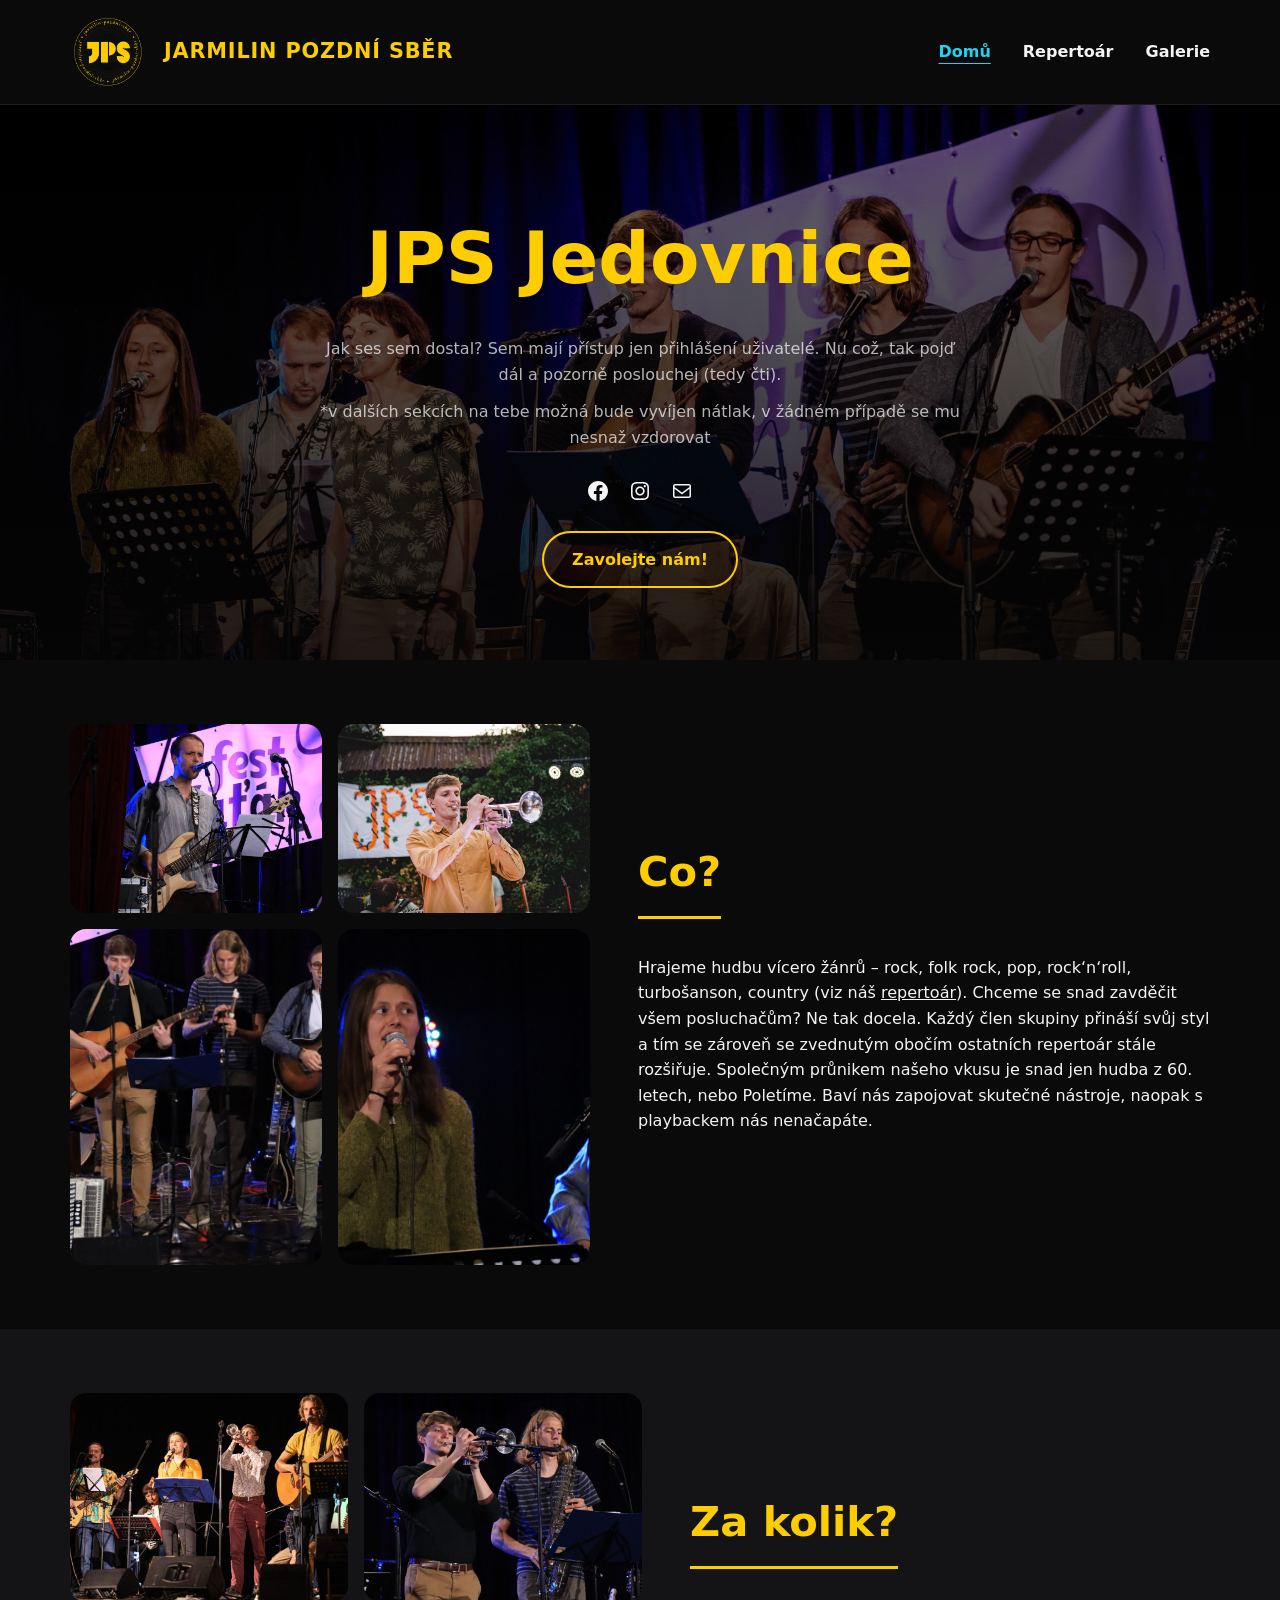
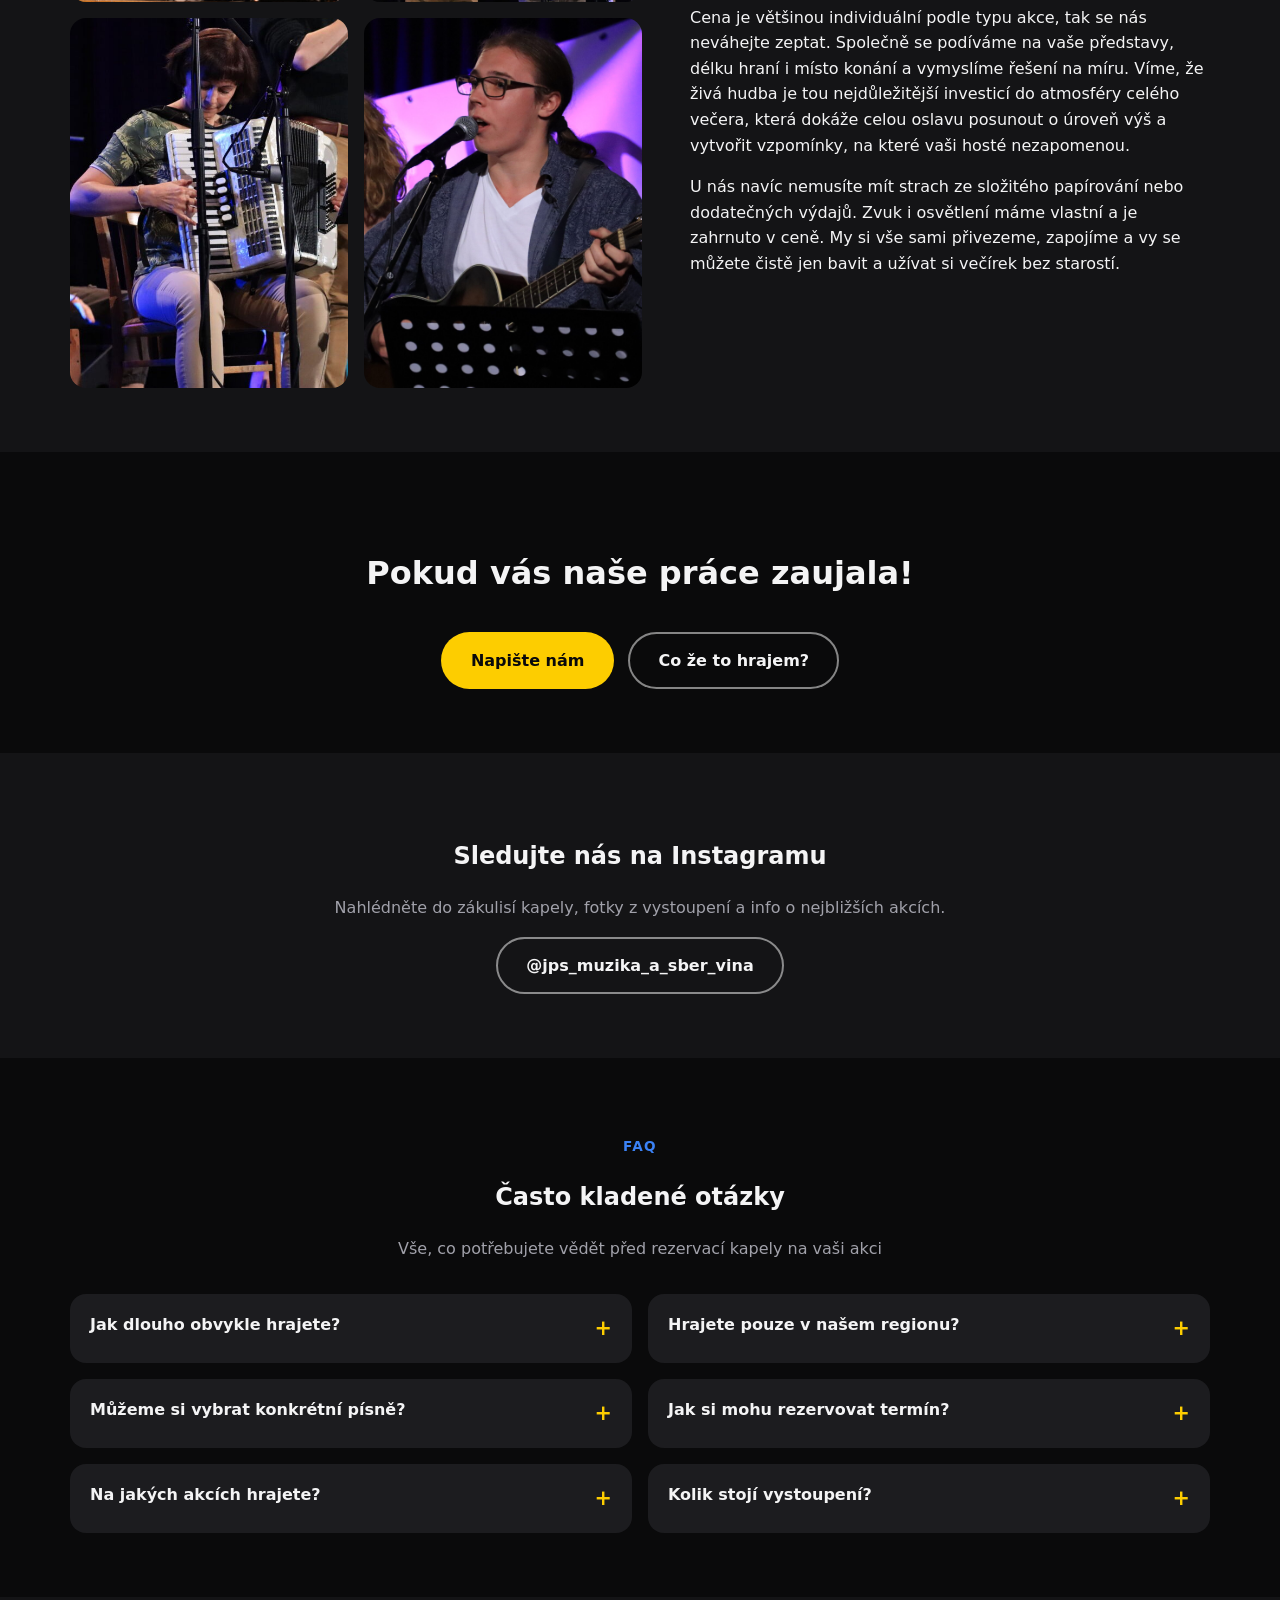
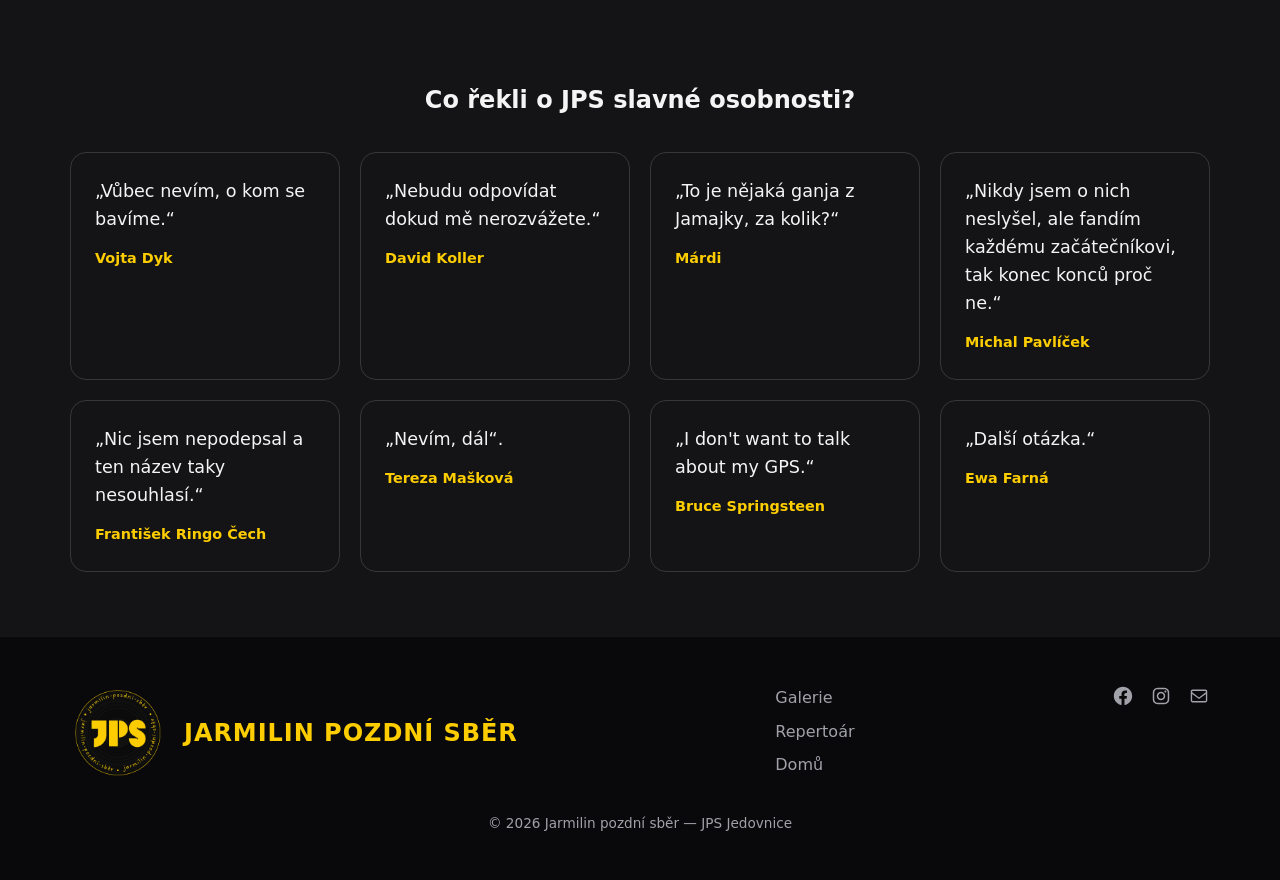
==== commit e7a0884f: "Add files via upload" ====
--- a/index.html
+++ b/index.html
@@ -3,6 +3,7 @@
 <head>
 <meta charset="UTF-8">
 <meta name="viewport" content="width=device-width, initial-scale=1">
+<meta name="theme-color" content="#0a0a0b">
 <title>JPS Jedovnice - živá hudba na svatby a oslavy</title>
 <meta name="description" content="Hledáte kapelu na vaši svatbu či oslavu? JPS vám zahraje cokoliv od rocku po turbošanson a nudit se rozhodně nebudete. Ozvěte se nám!">
 <link rel="icon" href="assets/img/logo.png">
--- a/assets/css/style.css
+++ b/assets/css/style.css
@@ -1,5 +1,5 @@
 /* ==========================================================================
-   JPS Jedovnice / Jarmilin pozdní běr — statický web
+   JPS Jedovnice / Jarmilin pozdní sběr — statický web
    ========================================================================== */
 
 :root {
@@ -46,9 +46,9 @@
   position: sticky;
   top: 0;
   z-index: 100;
-  background: rgba(0, 0, 0, 0.92);
-  backdrop-filter: blur(10px);
+  background: #0a0a0b;
   border-bottom: 1px solid rgba(255, 255, 255, 0.08);
+  transform: translateZ(0);
 }
 
 .site-header .container {
@@ -106,12 +106,39 @@
 }
 
 @media (max-width: 720px) {
+  .site-footer .brand {
+    font-size: 1rem;
+  }
+  .site-footer .brand img {
+    width: 60px;
+    height: 60px;
+  }
+}
+
+@media (max-width: 720px) {
+  .site-header .container {
+    height: 68px;
+  }
+  .brand {
+    gap: 10px;
+    font-size: 0.85rem;
+    letter-spacing: 0.02em;
+    min-width: 0;
+  }
+  .brand img {
+    width: 44px;
+    height: 44px;
+    flex-shrink: 0;
+  }
+  .nav-toggle {
+    flex-shrink: 0;
+  }
   .nav-toggle {
     display: block;
   }
   .main-nav {
     position: fixed;
-    inset: 104px 0 auto 0;
+    inset: 68px 0 auto 0;
     background: var(--color-bg);
     border-bottom: 1px solid rgba(255, 255, 255, 0.08);
     transform: translateY(-120%);
@@ -240,6 +267,8 @@
 
 @media (max-width: 860px) {
   .two-col { grid-template-columns: 1fr; }
+  .two-col .photo-grid { order: 2; }
+  .two-col > div:not(.photo-grid) { order: 1; }
 }
 
 .photo-grid {
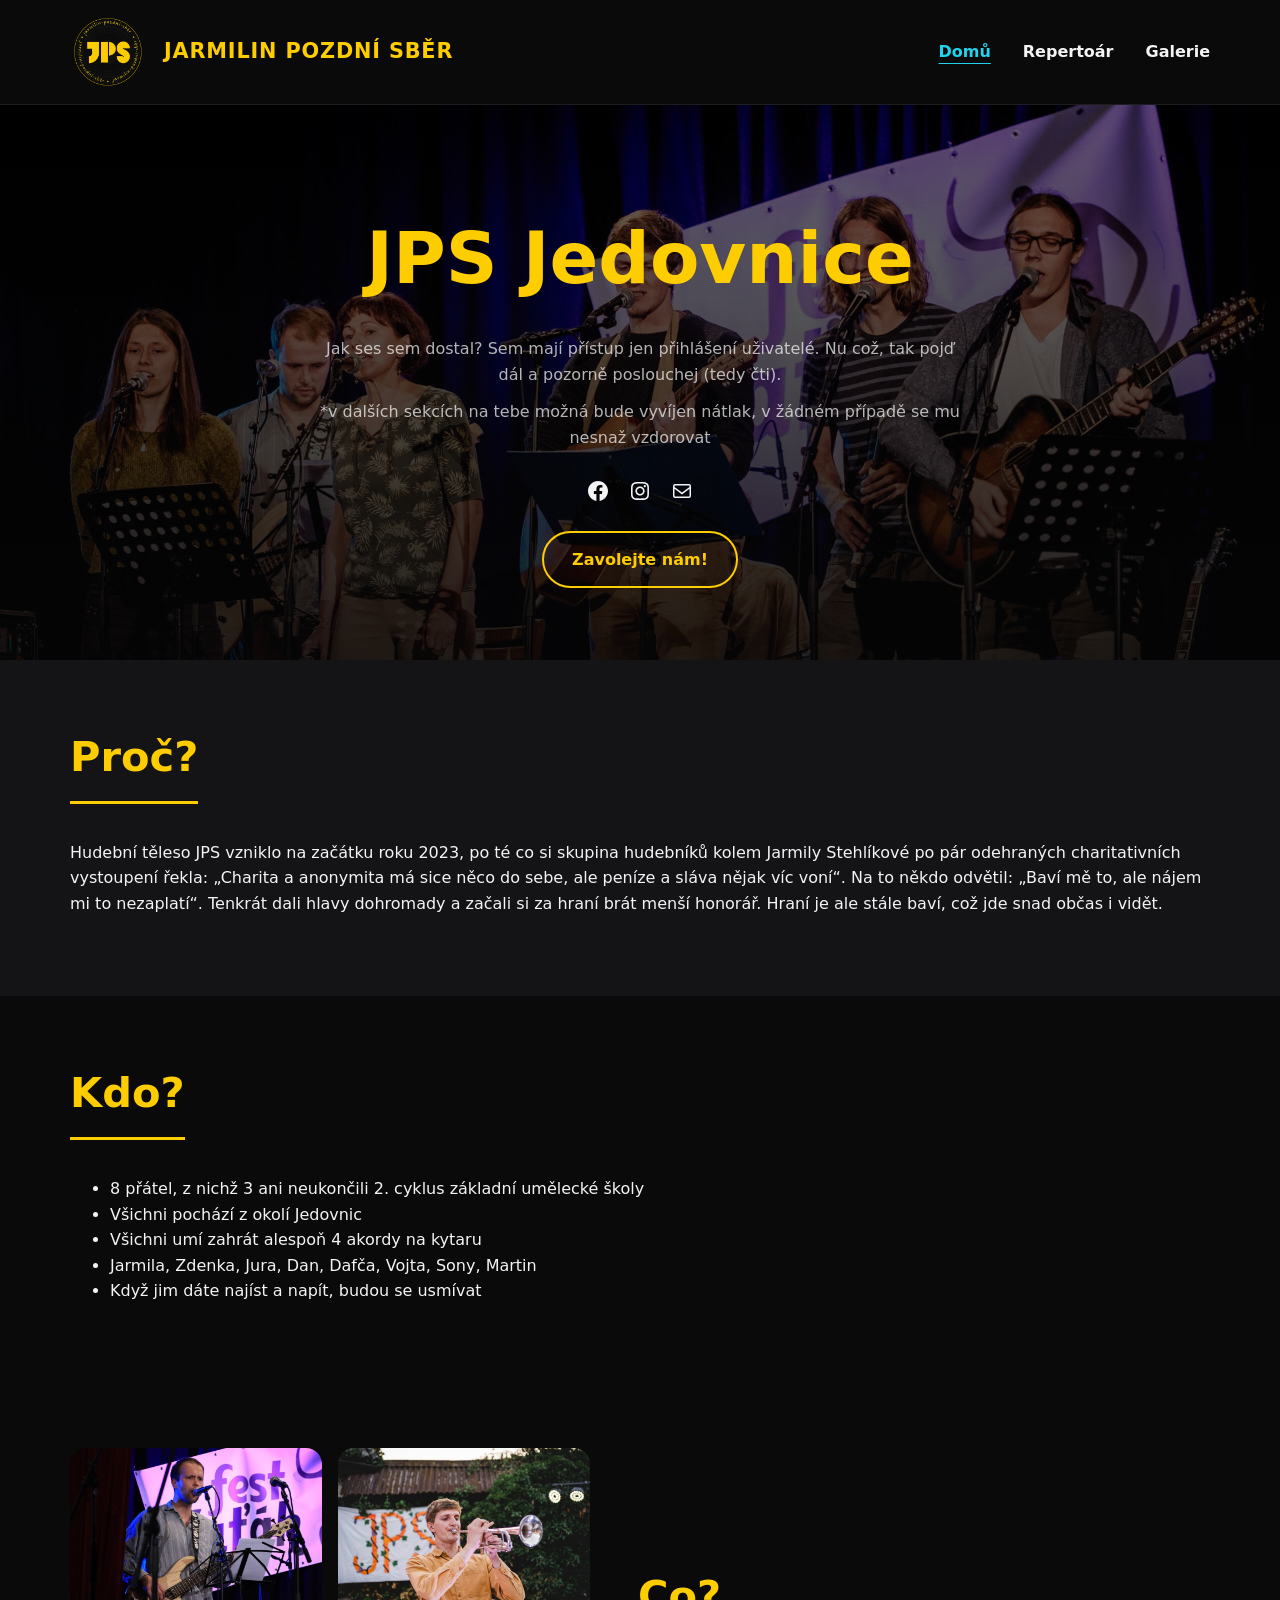
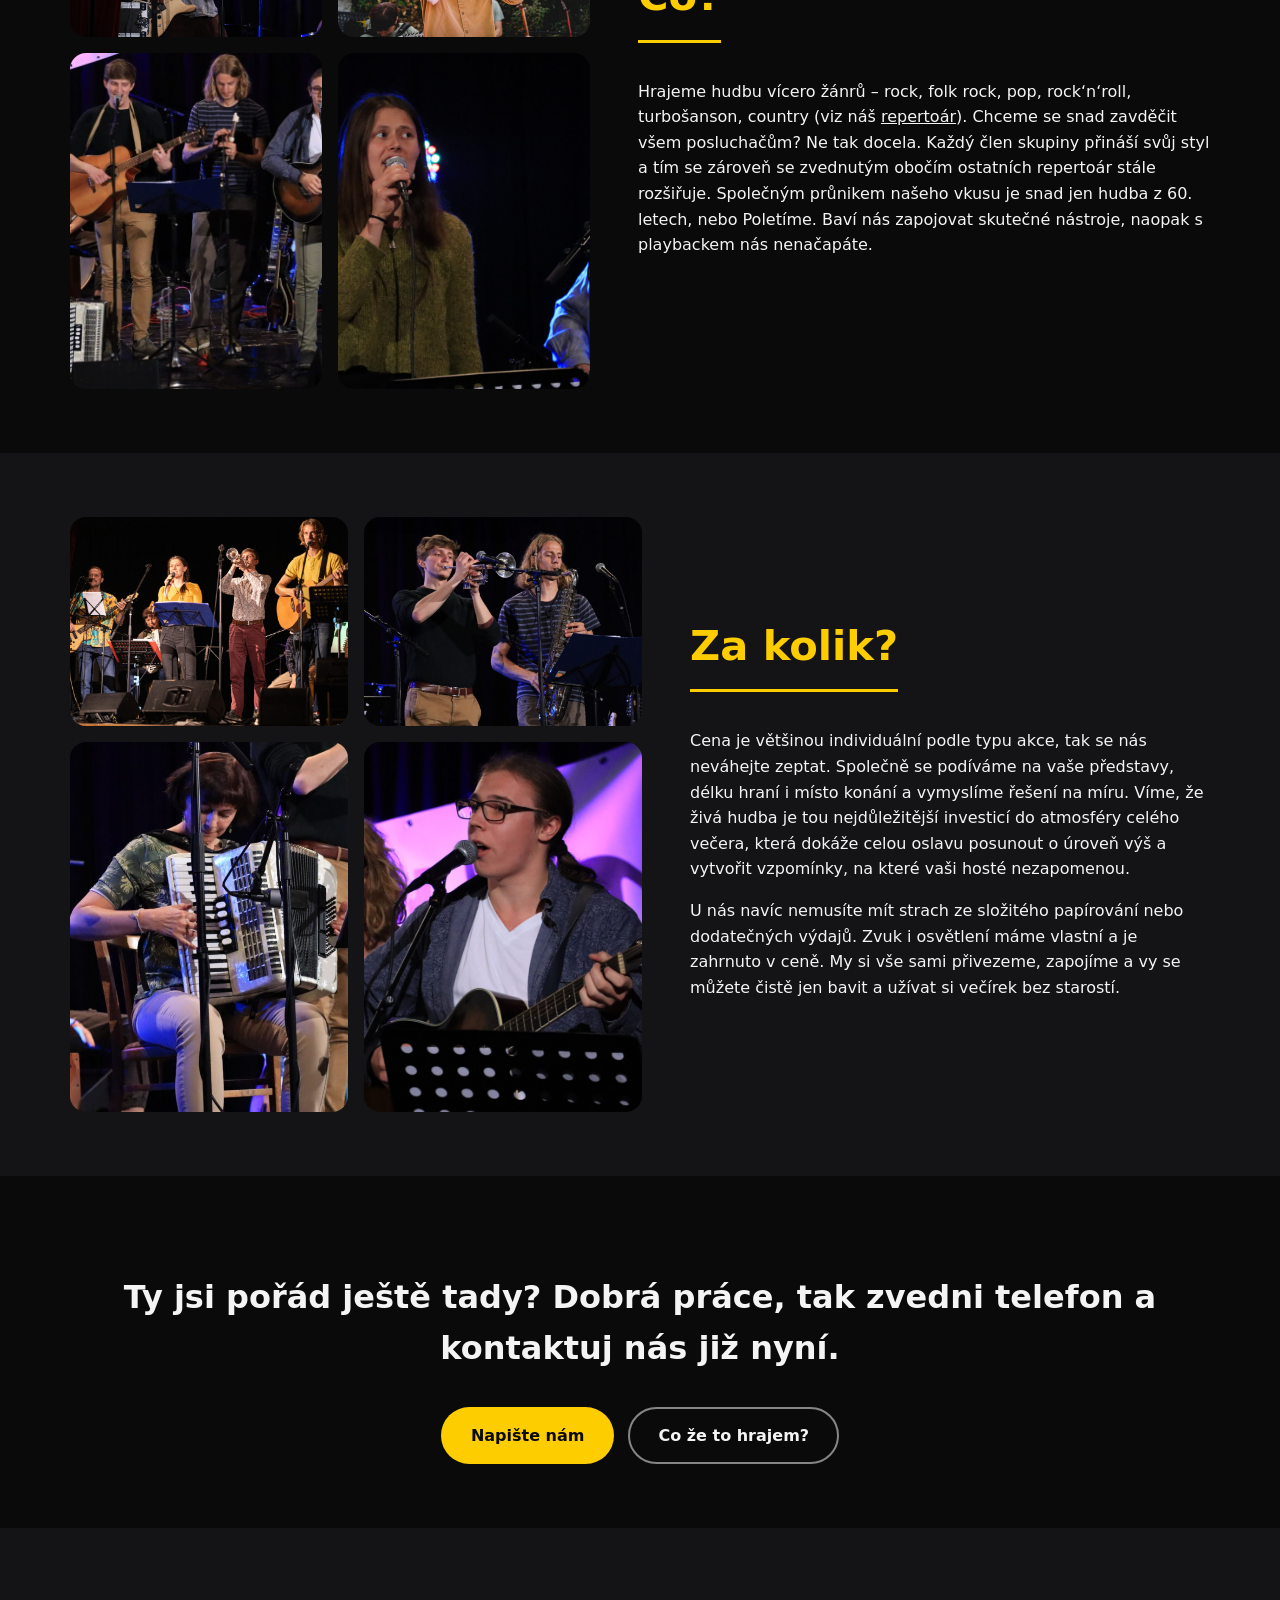
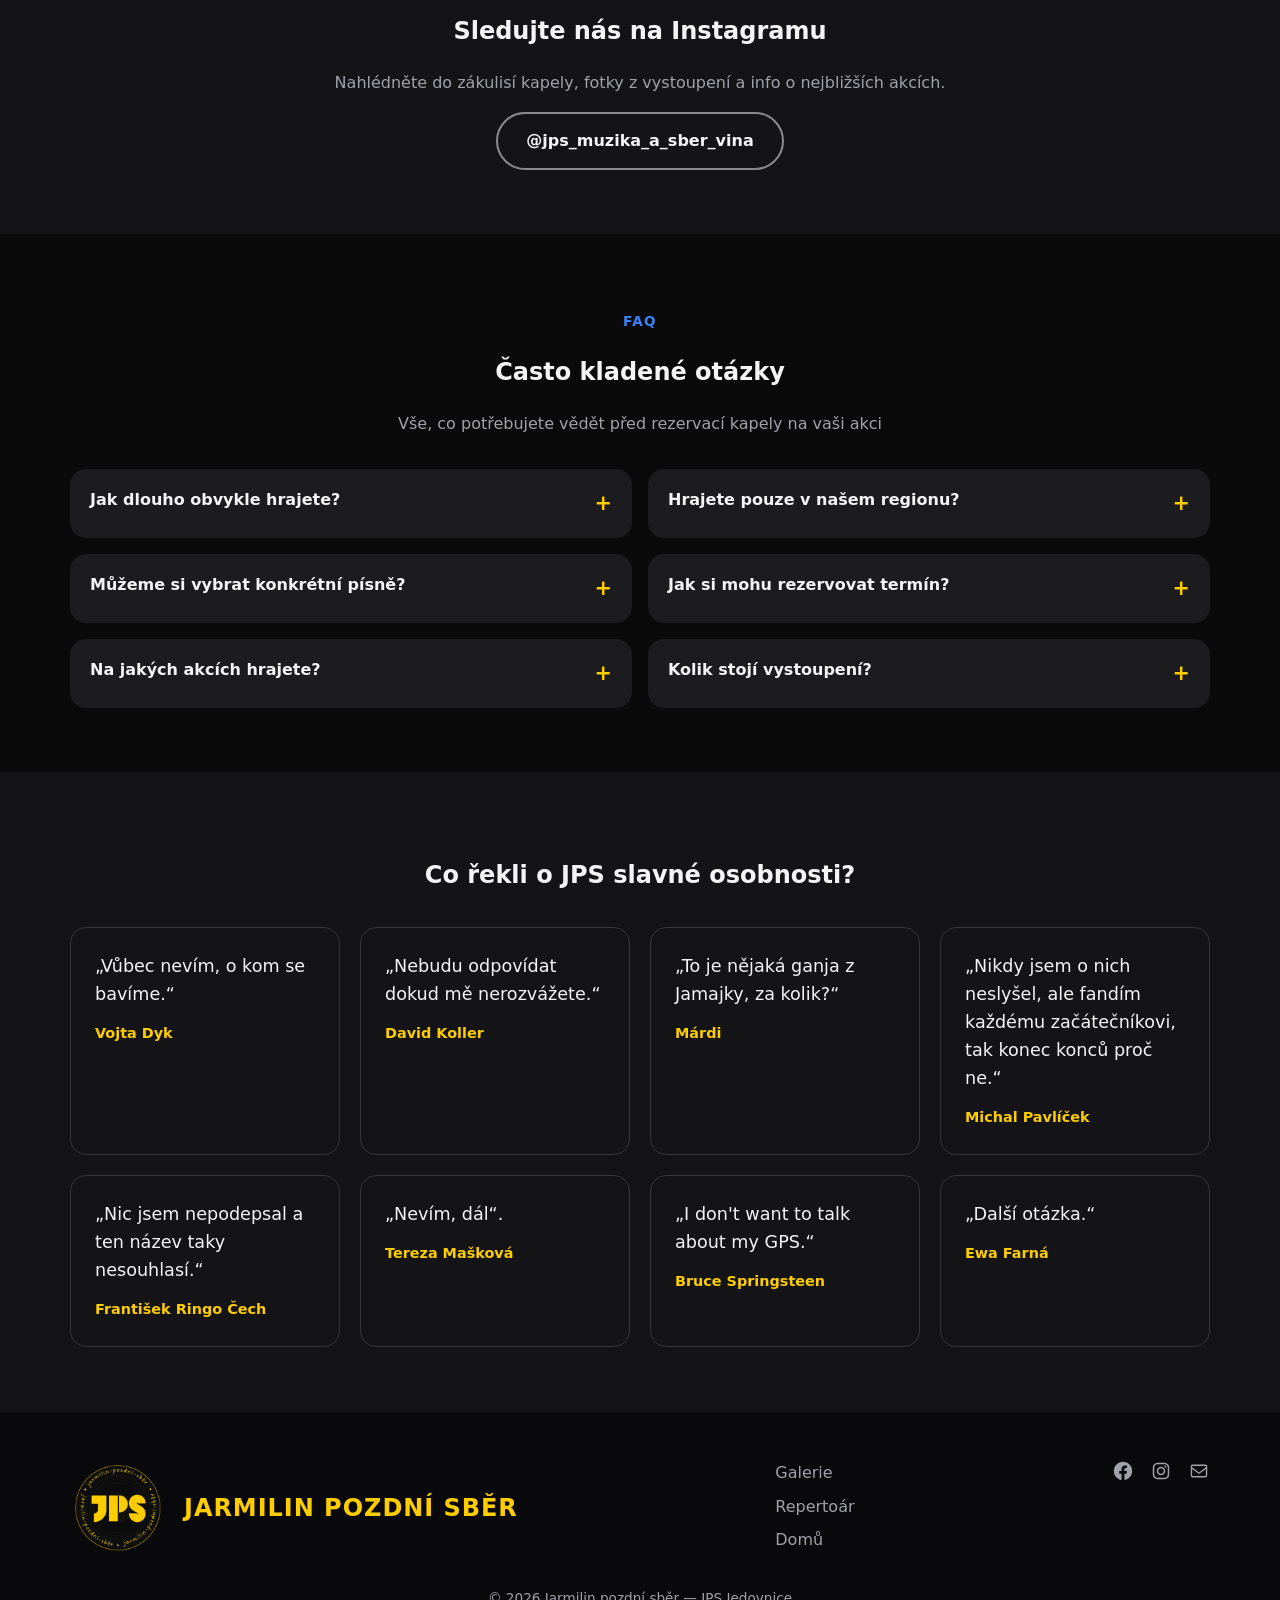
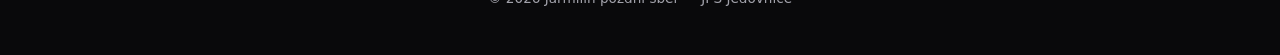
==== commit f981d862: "Přidat sekce Proč? a Kdo?, upravit CTA a FAQ" ====
--- a/index.html
+++ b/index.html
@@ -48,7 +48,27 @@
   </div>
 </section>
 
+<section class="section-alt">
+  <div class="container">
+    <h2 class="section-heading">Proč?</h2>
+    <p>Hudební těleso JPS vzniklo na začátku roku 2023, po té co si skupina hudebníků kolem Jarmily Stehlíkové po pár odehraných charitativních vystoupení řekla: „Charita a anonymita má sice něco do sebe, ale peníze a sláva nějak víc voní“. Na to někdo odvětil: „Baví mě to, ale nájem mi to nezaplatí“. Tenkrát dali hlavy dohromady a začali si za hraní brát menší honorář. Hraní je ale stále baví, což jde snad občas i vidět.</p>
+  </div>
+</section>
+  
 <section>
+    <div class="container">
+      <h2 class="section-heading">Kdo?</h2>
+      <ul>
+      <li>8 přátel, z nichž 3 ani neukončili 2. cyklus základní umělecké školy</li>
+      <li>Všichni pochází z okolí Jedovnic</li>
+      <li>Všichni umí zahrát alespoň 4 akordy na kytaru</li>
+      <li>Jarmila, Zdenka, Jura, Dan, Dafča, Vojta, Sony, Martin</li>
+      <li>Když jim dáte najíst a napít, budou se usmívat</li>
+      </ul>
+  </div>
+</section>
+  
+  <section>
   <div class="container two-col reverse">
     <div>
       <h2 class="section-heading">Co?</h2>
@@ -81,7 +101,7 @@
 
 <section class="text-center">
   <div class="container">
-    <h3 style="font-size:clamp(1.4rem,3vw,2rem)">Pokud vás naše práce zaujala!</h3>
+    <h3 style="font-size:clamp(1.4rem,3vw,2rem)">Ty jsi pořád ještě tady? Dobrá práce, tak zvedni telefon a kontaktuj nás již nyní.</h3>
     <div class="btn-row" style="justify-content:center;margin-top:20px">
       <a class="btn btn-fill" href="mailto:zukada@post.cz">Napište nám</a>
       <a class="btn btn-outline" href="repertoar.html">Co že to hrajem?</a>
@@ -121,7 +141,7 @@
       </details>
       <details>
         <summary>Na jakých akcích hrajete?</summary>
-        <p>Hrajeme na svatbách, firemních akcích, festivalech, rodinných oslavách, městských slavnostech i soukromých večírcích.</p>
+        <p>Rádi Vám zahrajeme na plese, svatbě, oslavě, výročí i na jiných bujarých výmyslech. Vaše pohlaví, věk a původ většinou nehrají roli.</p>
       </details>
       <details>
         <summary>Kolik stojí vystoupení?</summary>
--- a/assets/css/style.css
+++ b/assets/css/style.css
@@ -20,7 +20,7 @@
 
 * { box-sizing: border-box; }
 
-html { scroll-behavior: smooth; }
+html { scroll-behavior: smooth; background: #0a0a0b; }
 
 body {
   margin: 0;
@@ -141,11 +141,16 @@
     inset: 68px 0 auto 0;
     background: var(--color-bg);
     border-bottom: 1px solid rgba(255, 255, 255, 0.08);
-    transform: translateY(-120%);
-    transition: transform 0.25s ease;
+    visibility: hidden;
+    opacity: 0;
+    transform: translateY(-8px);
+    transition: opacity 0.2s ease, transform 0.2s ease, visibility 0s linear 0.2s;
   }
   .main-nav.is-open {
+    visibility: visible;
+    opacity: 1;
     transform: translateY(0);
+    transition: opacity 0.2s ease, transform 0.2s ease;
   }
   .main-nav ul {
     flex-direction: column;
